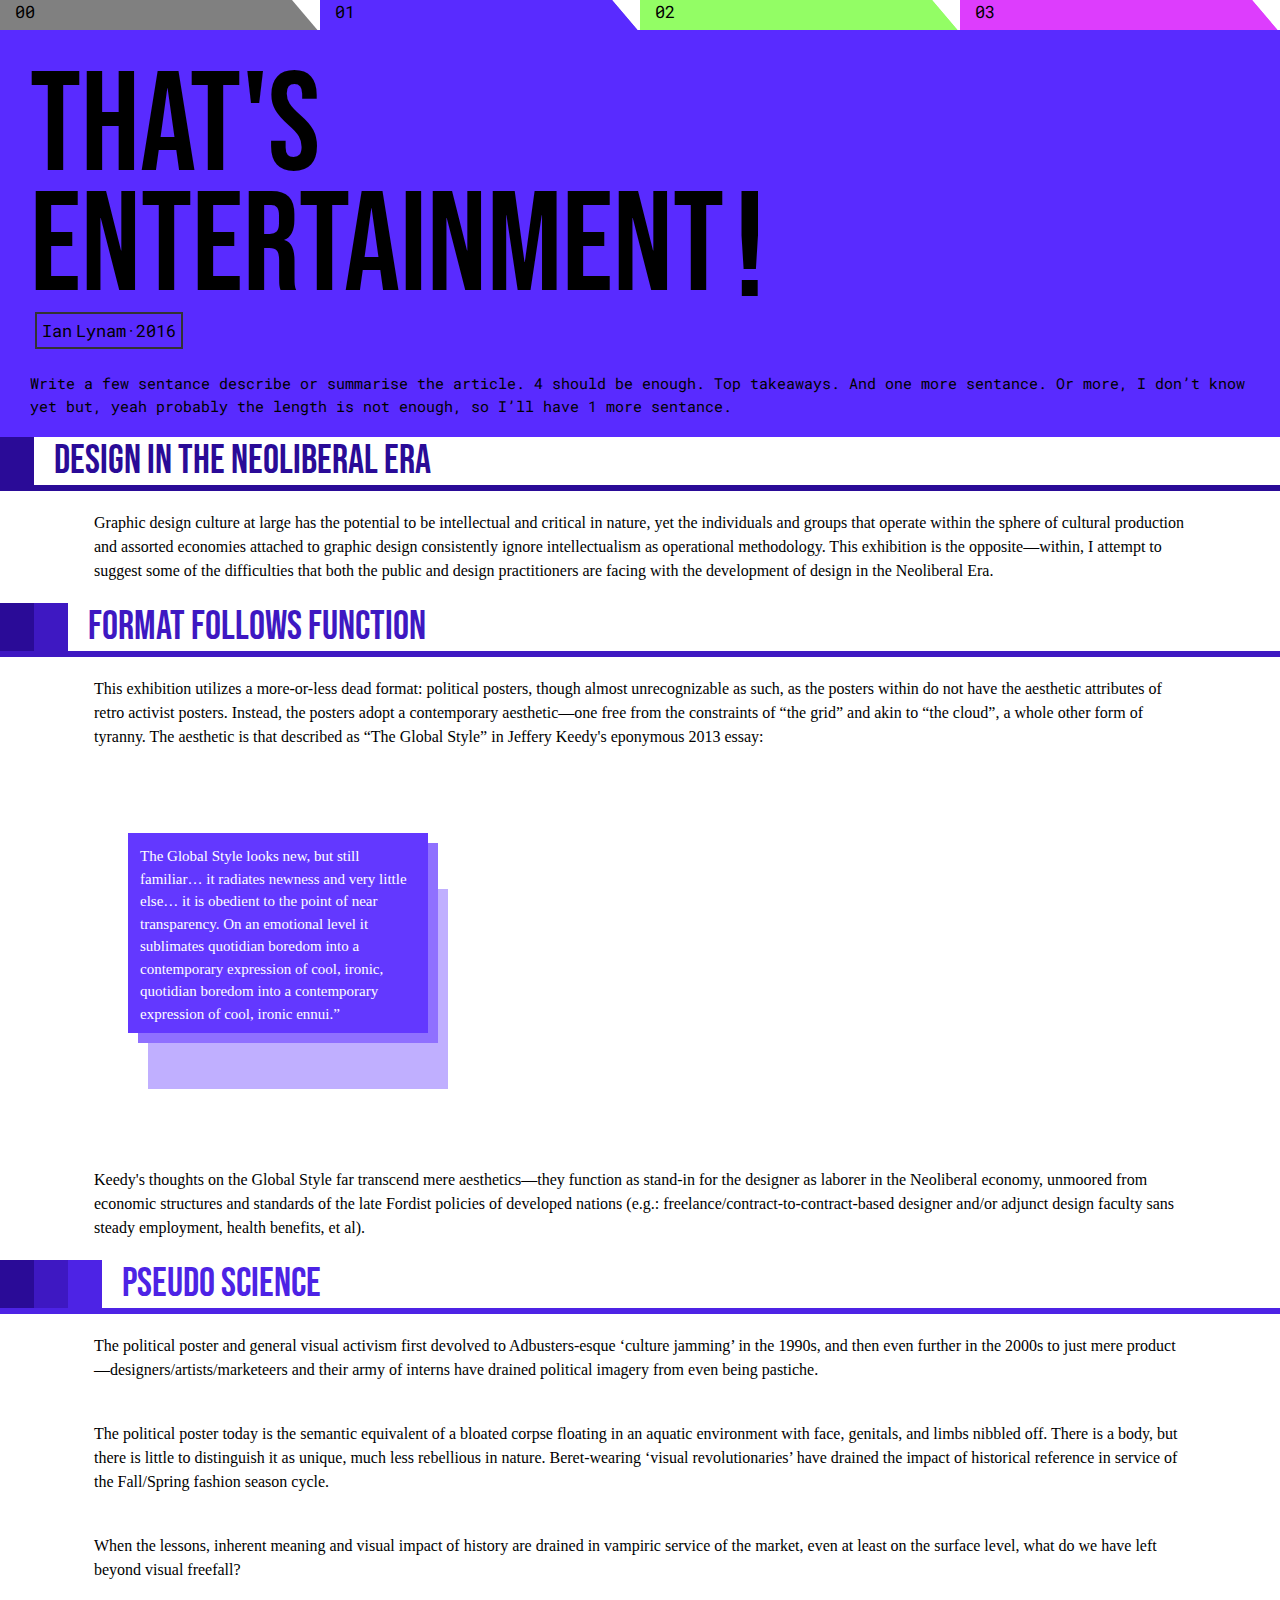
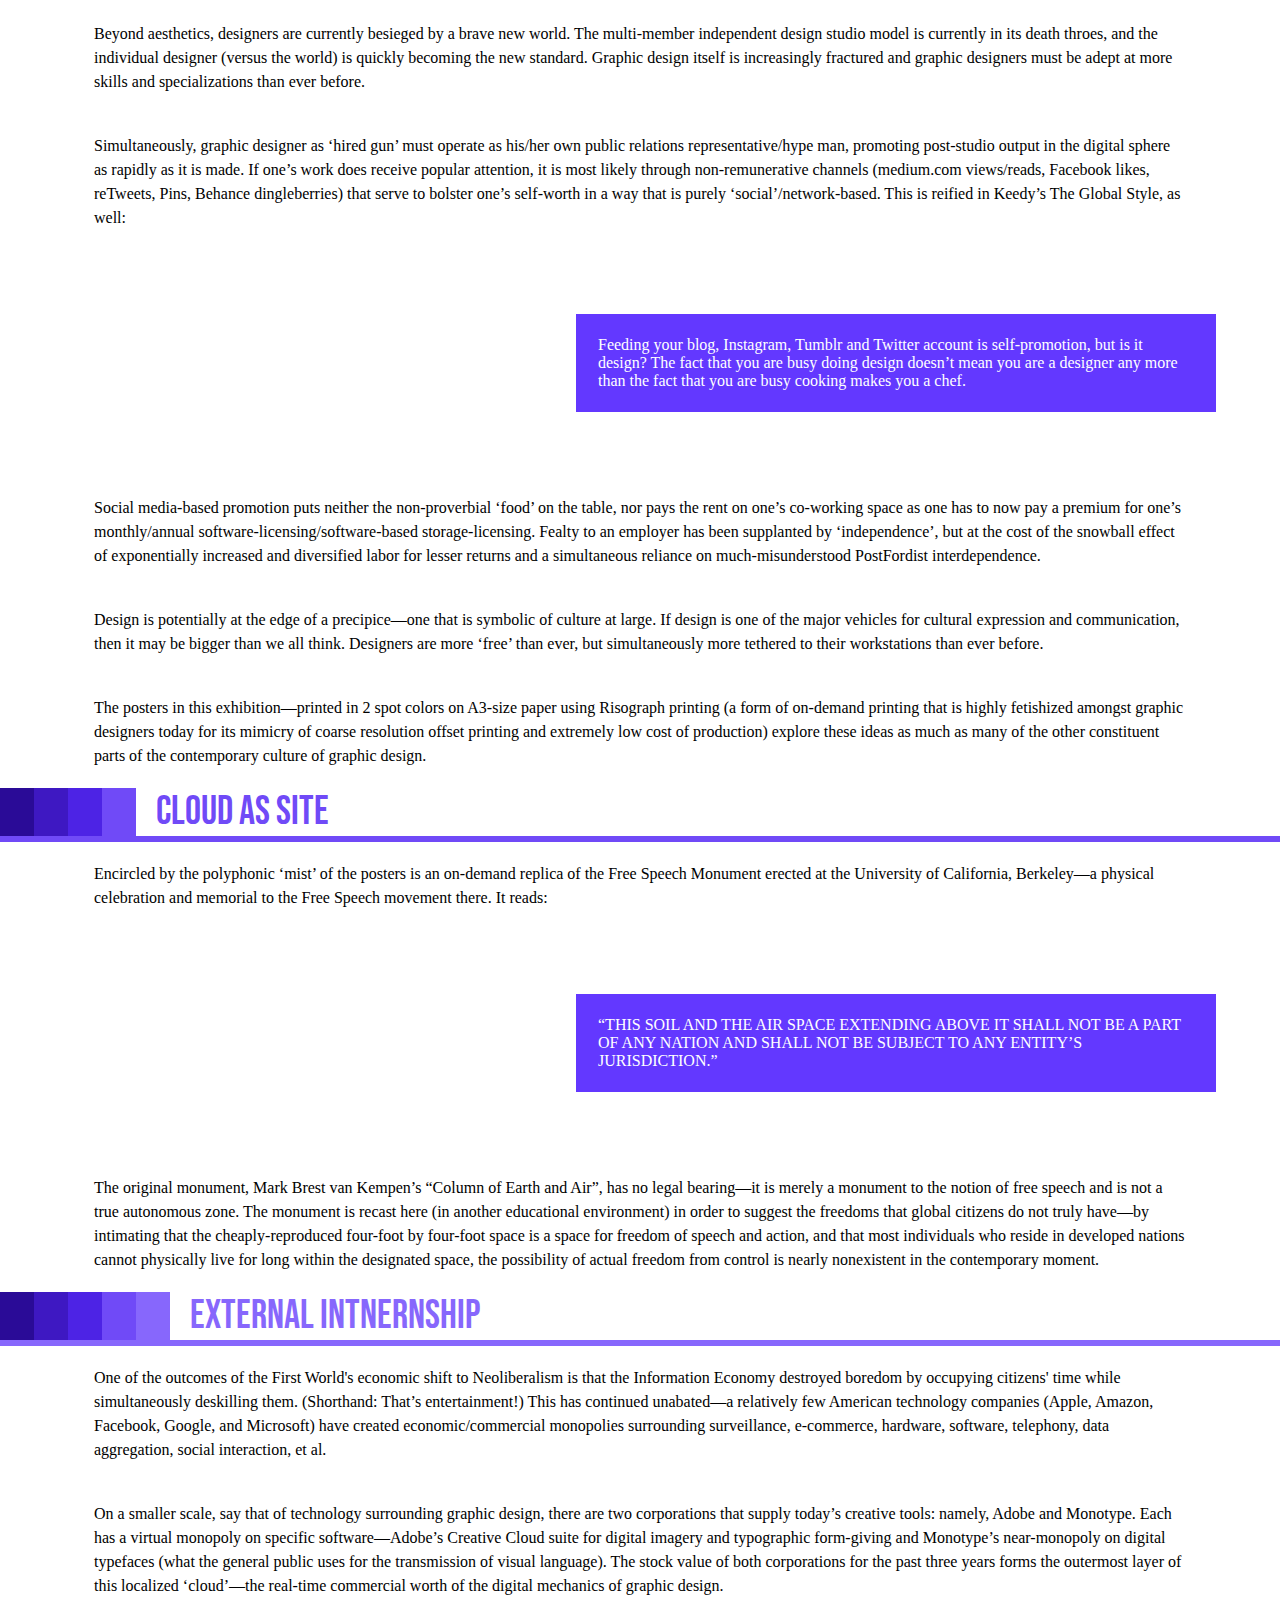
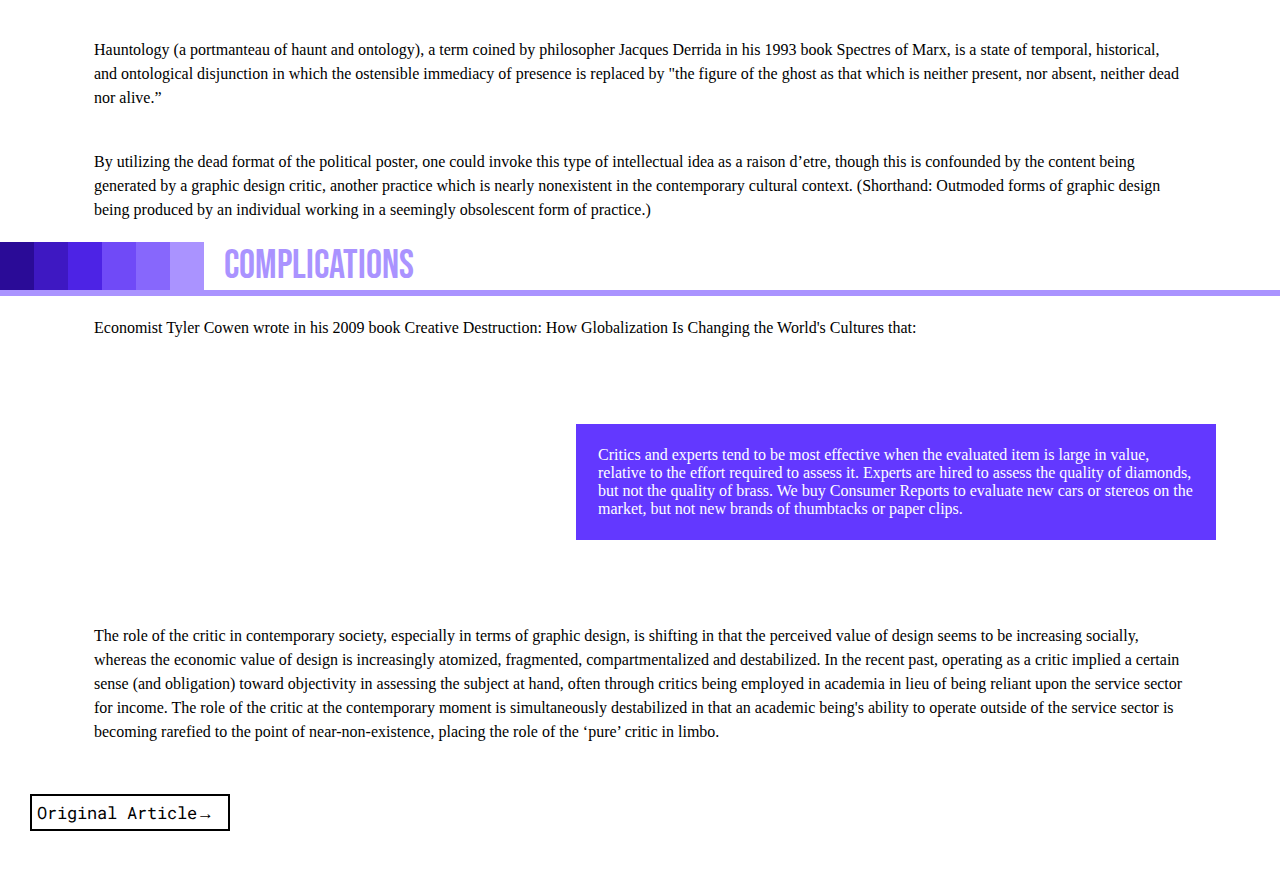
==== article1-thats-entertainment/index.html @ e6c57c75 "Cleaned up duplicate parts" ====
<html>
	<head>
		<title>Binding</title>
		<meta name="viewport" content="width=device-width, initial-scale=1">
		<link href="../assets/reset.css" rel="stylesheet">
		<link href="../assets/common.css" rel="stylesheet">
		<link href="style.css" rel="stylesheet">
		<!-- <link href="../assets/direction2.css" rel="stylesheet"> -->
		<!-- <link href="../assets/direction3.css" rel="stylesheet"> -->
		 <!-- <link href="../assets/direction4.css" rel="stylesheet"> -->

		<!-- <link rel="preconnect" href="https://fonts.googleapis.com">
		<link rel="preconnect" href="https://fonts.gstatic.com" crossorigin>
		<link href="https://fonts.googleapis.com/css2?family=Agdasima:wght@400;700&family=Barlow+Condensed:ital,wght@0,100;0,200;0,300;0,400;0,500;0,600;0,700;0,800;0,900;1,100;1,200;1,300;1,400;1,500;1,600;1,700;1,800;1,900&family=Bebas+Neue&display=swap" rel="stylesheet">

		<link rel="preconnect" href="https://fonts.googleapis.com">
		<link rel="preconnect" href="https://fonts.gstatic.com" crossorigin>
		<link href="https://fonts.googleapis.com/css2?family=Agdasima:wght@400;700&family=Barlow+Condensed:ital,wght@0,100;0,200;0,300;0,400;0,500;0,600;0,700;0,800;0,900;1,100;1,200;1,300;1,400;1,500;1,600;1,700;1,800;1,900&family=Bebas+Neue&family=Roboto+Mono:ital,wght@0,100..700;1,100..700&display=swap" rel="stylesheet"> -->
	
		<link rel="preconnect" href="https://fonts.googleapis.com">
		<link rel="preconnect" href="https://fonts.gstatic.com" crossorigin>
		<link href="https://fonts.googleapis.com/css2?family=Agdasima&family=Barlow+Condensed:ital,wght@0,100;0,200;0,300;0,400;0,500;0,600;0,700;0,800;0,900;1,100;1,200;1,300;1,400;1,500;1,600;1,700;1,800;1,900&family=Bebas+Neue&family=Roboto+Mono:ital,wght@0,100..700;1,100..700&display=swap" rel="stylesheet">
	</head>
		<body>
		<header>
			<nav>
				<ul>
					<li class="tab" id="tab0">
						<a href="../index.html">00</a>
					</li>
			
					<div class="tab" id="tab1"></div>
					<li class="tab" id="tab1">
						<a href="../article1-thats-entertainment">01</a>
					</li>

					<div class="tab" id="tab2"></div>
						<li  class="tab" id="tab2">
							<a href="../article2-fuck-content/">02</a>
						</li>

					<div class="tab" id="tab3"></div>
						<li  class="tab" id="tab3">
							<a href="../article3-cult-of-ugly/">03</a>
					</li>
				</ul>
			</nav>

			<h1 class="title-container0">
				
				<div class="title-container1">
						<span class="big-size">That's</span>
						<!-- <div class="entertainment"> -->
						<span class="small-size">Entertainment</span>
					<!-- </h1> -->
				</div>
				<div class="title-container2"> 
					<!-- <h1> -->
						<span class="icon">!</span>
				</div>
			</h1>
			<div class="author">
				<span class="author-name">Ian Lynam·2016</span>
			</div>

			<div class="text-on-folder"><p class="description">Write a few sentance describe or summarise the article. 4 should be enough. Top takeaways.  And one more sentance. Or more, I don’t know yet but, yeah probably the length is not enough, so I’ll have 1 more sentance.</p></div>
				</div>

		</header>
		<!-- <div class="content-container"> -->
		
		<div class="container title1">
			<div class="tab-1"></div>
			<h2>Design in the Neoliberal Era</h2></div>
							<p>Graphic design culture at large has the potential to be intellectual and critical in nature, yet the individuals and groups that operate within the sphere of cultural production and assorted economies attached to graphic design consistently ignore intellectualism as operational methodology. This exhibition is the opposite—within, I attempt to suggest some of the difficulties that both the public and design practitioners are facing with the development of design in the Neoliberal Era.</p>

		<div class="container title2">
			<div class="tab-1"></div>
			<div class="tab-2"></div>
			<h2>Format follows function</h2></div>
			<!-- <div class="text-container"> -->
							<p>This exhibition utilizes a more-or-less dead format: political posters, though almost unrecognizable as such, as the posters within do not have the aesthetic attributes of retro activist posters. Instead, the posters adopt a contemporary aesthetic—one free from the constraints of “the grid” and akin to “the cloud”, a whole other form of tyranny. The aesthetic is that described as “The Global Style” in Jeffery Keedy's eponymous 2013 essay:</p>
			<!-- </div> -->
				<div class="quote-container">
							<section class="q1"><h3>The Global Style looks new, but still familiar… it radiates newness and very little else… it is obedient to the point of near transparency. On an emotional level it sublimates quotidian boredom into a contemporary expression of cool, ironic, quotidian boredom into a contemporary expression of cool, ironic ennui.”</h3>
							<h3>Most of the formal and aesthetic attributes of the new Global Style are lifted directly from the International Style. White space backgrounds, sans serif typefaces, minimalist asymmetrically balanced compositions with limited color palette. No extraneous decoration, ornament or complex patters, A love of simple geometric shapes. The one notable exception is the grid.</h3>
							<h3>It's not that the grid is no longer there—it's that the grid is no longer visible or even detectable. It is embedded in the 0's and 1's and x and y coordinates of digital space… just like the movie Tron, the digital environment is built on a grid (it just doesn't glow like neon). So it is understandable why designers would stop fussing with grids when it is the ground beneath us, the water we swim in and the air we breathe in our virtual/digital world.</h3></section>
					
				</div>
							<p>Keedy's thoughts on the Global Style far transcend mere aesthetics—they function as stand-in for the designer as laborer in the Neoliberal economy, unmoored from economic structures and standards of the late Fordist policies of developed nations (e.g.: freelance/contract-to-contract-based designer and/or adjunct design faculty sans steady employment, health benefits, et al).</p>
		<div class="container title3">
			<div class="tab-1"></div>
			<div class="tab-2"></div>
			<div class="tab-3"></div>
			<h2>Pseudo Science</h2></div>
							<p>The political poster and general visual activism first devolved to Adbusters-esque ‘culture jamming’ in the 1990s, and then even further in the 2000s to just mere product—designers/artists/marketeers and their army of interns have drained political imagery from even being pastiche.</p>
							<p>The political poster today is the semantic equivalent of a bloated corpse floating in an aquatic environment with face, genitals, and limbs nibbled off. There is a body, but there is little to distinguish it as unique, much less rebellious in nature. Beret-wearing ‘visual revolutionaries’ have drained the impact of historical reference in service of the Fall/Spring fashion season cycle.</p>
							<p>When the lessons, inherent meaning and visual impact of history are drained in vampiric service of the market, even at least on the surface level, what do we have left beyond visual freefall?</p>
							<p>Beyond aesthetics, designers are currently besieged by a brave new world. The multi-member independent design studio model is currently in its death throes, and the individual designer (versus the world) is quickly becoming the new standard. Graphic design itself is increasingly fractured and graphic designers must be adept at more skills and specializations than ever before.</p>
							<p>Simultaneously, graphic designer as ‘hired gun’ must operate as his/her own public relations representative/hype man, promoting post-studio output in the digital sphere as rapidly as it is made. If one’s work does receive popular attention, it is most likely through non-remunerative channels (medium.com views/reads, Facebook likes, reTweets, Pins, Behance dingleberries) that serve to bolster one’s self-worth in a way that is purely ‘social’/network-based. This is reified in Keedy’s The Global Style, as well:</p>
							<section class="quote"><h3>Feeding your blog, Instagram, Tumblr and Twitter account is self-promotion, but is it design? The fact that you are busy doing design doesn’t mean you are a designer any more than the fact that you are busy cooking makes you a chef.</h3></section>
							<P>Social media-based promotion puts neither the non-proverbial ‘food’ on the table, nor pays the rent on one’s co-working space as one has to now pay a premium for one’s monthly/annual software-licensing/software-based storage-licensing. Fealty to an employer has been supplanted by ‘independence’, but at the cost of the snowball effect of exponentially increased and diversified labor for lesser returns and a simultaneous reliance on much-misunderstood PostFordist interdependence.</P>
							<p>Design is potentially at the edge of a precipice—one that is symbolic of culture at large. If design is one of the major vehicles for cultural expression and communication, then it may be bigger than we all think. Designers are more ‘free’ than ever, but simultaneously more tethered to their workstations than ever before.</p>
							<p>The posters in this exhibition—printed in 2 spot colors on A3-size paper using Risograph printing (a form of on-demand printing that is highly fetishized amongst graphic designers today for its mimicry of coarse resolution offset printing and extremely low cost of production) explore these ideas as much as many of the other constituent parts of the contemporary culture of graphic design.</p>
		<div class="container title4">
			<div class="tab-1"></div>
			<div class="tab-2"></div>
			<div class="tab-3"></div>
			<div class="tab-4"></div>
			<h2>Cloud as site</h2></div>
							<p>Encircled by the polyphonic ‘mist’ of the posters is an on-demand replica of the Free Speech Monument erected at the University of California, Berkeley—a physical celebration and memorial to the Free Speech movement there. It reads:</p>
							<section class="quote"><h3>“THIS SOIL AND THE AIR SPACE EXTENDING ABOVE IT SHALL NOT BE A PART OF ANY NATION AND SHALL NOT BE SUBJECT TO ANY ENTITY’S JURISDICTION.”</h3></section>
							<p>The original monument, Mark Brest van Kempen’s “Column of Earth and Air”, has no legal bearing—it is merely a monument to the notion of free speech and is not a true autonomous zone. The monument is recast here (in another educational environment) in order to suggest the freedoms that global citizens do not truly have—by intimating that the cheaply-reproduced four-foot by four-foot space is a space for freedom of speech and action, and that most individuals who reside in developed nations cannot physically live for long within the designated space, the possibility of actual freedom from control is nearly nonexistent in the contemporary moment.</p>
		<div class="container title5">
			<div class="tab-1"></div>
			<div class="tab-2"></div>
			<div class="tab-3"></div>
			<div class="tab-4"></div>
			<div class="tab-5"></div>
			<h2>External intnernship</h2></div>
							<p>One of the outcomes of the First World's economic shift to Neoliberalism is that the Information Economy destroyed boredom by occupying citizens' time while simultaneously deskilling them. (Shorthand: That’s entertainment!) This has continued unabated—a relatively few American technology companies (Apple, Amazon, Facebook, Google, and Microsoft) have created economic/commercial monopolies surrounding surveillance, e-commerce, hardware, software, telephony, data aggregation, social interaction, et al.</p>
							<p>On a smaller scale, say that of technology surrounding graphic design, there are two corporations that supply today’s creative tools: namely, Adobe and Monotype. Each has a virtual monopoly on specific software—Adobe’s Creative Cloud suite for digital imagery and typographic form-giving and Monotype’s near-monopoly on digital typefaces (what the general public uses for the transmission of visual language). The stock value of both corporations for the past three years forms the outermost layer of this localized ‘cloud’—the real-time commercial worth of the digital mechanics of graphic design.</p>
							<p>Hauntology (a portmanteau of haunt and ontology), a term coined by philosopher Jacques Derrida in his 1993 book Spectres of Marx, is a state of temporal, historical, and ontological disjunction in which the ostensible immediacy of presence is replaced by "the figure of the ghost as that which is neither present, nor absent, neither dead nor alive.”</p>
							<p>By utilizing the dead format of the political poster, one could invoke this type of intellectual idea as a raison d’etre, though this is confounded by the content being generated by a graphic design critic, another practice which is nearly nonexistent in the contemporary cultural context. (Shorthand: Outmoded forms of graphic design being produced by an individual working in a seemingly obsolescent form of practice.)</p>
		<div class="container title6">
			<div class="tab-1"></div>
			<div class="tab-2"></div>
			<div class="tab-3"></div>
			<div class="tab-4"></div>
			<div class="tab-5"></div>
			<div class="tab-6"></div>
			<h2>Complications</h2></div>
							<p>Economist Tyler Cowen wrote in his 2009 book Creative Destruction: How Globalization Is Changing the World's Cultures that:</p>
							<section class="quote"><h3>Critics and experts tend to be most effective when the evaluated item is large in value, relative to the effort required to assess it. Experts are hired to assess the quality of diamonds, but not the quality of brass. We buy Consumer Reports to evaluate new cars or stereos on the market, but not new brands of thumbtacks or paper clips.</h3></section>
							<p>The role of the critic in contemporary society, especially in terms of graphic design, is shifting in that the perceived value of design seems to be increasing socially, whereas the economic value of design is increasingly atomized, fragmented, compartmentalized and destabilized. In the recent past, operating as a critic implied a certain sense (and obligation) toward objectivity in assessing the subject at hand, often through critics being employed in academia in lieu of being reliant upon the service sector for income. The role of the critic at the contemporary moment is simultaneously destabilized in that an academic being's ability to operate outside of the service sector is becoming rarefied to the point of near-non-existence, placing the role of the ‘pure’ critic in limbo.</p>
	</div>
	<footer>
		<a href="https://entertain.ianlynam.com/">Original Article<span>&rarr;</span></a>
	</footer>
	</body>
</html>
---- article1-thats-entertainment/style.css ----
header{
	/* width: 100%; */
	position: relative;
}

nav{
	font-family: "roboto mono";
	font-size: 17px;
}

nav a{
	padding-top: 10px;
}

.tab{
	content:'';
	position: absolute;
	top: -30px;
	/* border-bottom: 33px solid transparent; */
	border-left: 0px solid transparent;
	/* border-right: 28px solid transparent; */
	height: auto;
	width: 25%;
	padding-left: 15px;
	z-index:0;
}

#tab0{
	content:'';
	position: absolute;
	/* top: -30px; */
	left:0%;
	border-bottom: 33px solid gray;
	border-left: 0px solid transparent;
	border-right: 28px solid transparent;
	height: 0;
	width: 25%;	/* z-index: 1; */
}

#tab1{
	content:'';
	position: absolute;
	/* top: -30px; */
	left:25%;
	border-bottom: 33px solid #592BFF;
	border-left: 0px solid transparent;
	border-right: 28px solid transparent;
	height: 0;
	width: 25%;
	/* z-index: 1; */
}

#tab2{
	content:'';
	position: absolute;
	/* top: -20px; */
	left:50%;
	border-bottom: 33px solid #93FD65;
	border-left: 0px solid transparent;
	border-right: 28px solid transparent;
	height: 0;
	width: 25%;
	/* z-index: 1; */
}

#tab3{
	content:'';
	position: absolute;
	/* top: -20px; */
	left:75%;
	border-bottom: 33px solid #DD3DFD;
	border-left: 0px solid transparent;
	border-right: 28px solid transparent;
	height: 0;
	width: 25%;
	/* z-index: 1; */
}


h1{
	font-family: "Bebas Neue";
	color: black;
	line-height: 0.9;
	align-items: baseline;
	display: block;
}

.title-container0{
	display: flex;
	flex-direction: row;

	background-color:#592BFF;

	width: 100%;
	height: auto;
	
	position: relative;
	/* margin-top:30px; */
	line-height: 110px;
	padding:10px 30px 1px 30px;
	margin: 30px 30px 0px 0px;
	/* padding-left: 20px; */
	/* margin-bottom: 20px; */
	z-index:3;
	overflow-x: clip; 
	text-wrap: nowrap;

}

.title-container1{
	display: flex;
	flex-direction: column;
	padding-bottom: 0;
	margin-bottom: 0;
	line-height: 80px;
}

.title-container2{
	padding: 30px 30px 30px 10px;
	/* margin-top: 30px; */
	transform: translateY(34%);
}

.big-size{
	font-size: 140px;
	display:block;
}

.small-size{
	font-size: 64px;
	display:block;
}

.icon{
	font-size: 225px;
	display:block;
}

.author{
	width: 100%;
	background-color: #592BFF;
	padding-bottom: 30px;
	padding-top: 10px;
	/* z-index: 10; */
}

.author-name{
	border-radius: 0%;
	border:2px solid #333;
	margin-left: 35px;
	font-family: "Roboto Mono";
	font-size: 17px;
	word-spacing: -6px;
	padding: 5px;
	/* padding-bottom: -50px; */
	/* z-index: 10; */
}

h2{
	font-size: 30px;
	font-family: "Bebas Neue";
	padding-left: 20px;
}

.container{
	top: -1px;
	z-index: 1;
	background-color: white;
	border-bottom: 6px solid;
	/* height: 40px; */
	/* white-space: nowrap; */
	border-radius: 0%;
	border-left: 30px solid;
	position:relative;
	position: sticky;
	margin: 0;
}

.title1{
	color: #2A0B97;
	border-color: #2A0B97;
}
.title2{
	color: #3E18C2;
	border-color: #3E18C2;
}
.title3{
	color: #4D23E5;
	border-color: #4D23E5;
}
.title4{
	color: #704AF7;
	border-color: #704AF7;
}
.title5{
	color: #8767FC;
	border-color: #8767FC;
}
.title6{
	color: #AA93FF;
	border-color: #AA93FF;
}

p{
	font-family: "roboto";
	padding: 0px 30px 0px 30px;
	margin-bottom: 20px;
	margin-top: 20px;
	line-height: 1.5em;
}

.quote-container{
	font-size: 15px;
	padding-left: 10%;
	padding-right: 10%;
	padding-top: 5%;
	padding-bottom: 5%;
	position:relative;
	/* z-index: -2; */
}
.quote-container::before{
	content: '';
	width: 300px;
	height: 200px;
	/* top:30px;
	left:50px; */
	position:absolute;
	background-color: #8F70FF;
	z-index: -3;
	margin-left: 10px;
	margin-top: 10px;
}
.quote-container::after{
	content: '';
	width: 300px;
	height: 200px;
	/* top: 30px;
	left: 50px; */
	position:absolute;
	background-color: #C0AFFF;
	z-index: -4;
	margin-left: 20px;
	margin-top: -195px;
}

.q1{
	margin-bottom: 5%;
	width: 300px;
	height: 200px;
	line-height: 1.5em;
	overflow:auto;
	background-color: #6338FF;
	/* padding: 10px; */
} 

h3{
	margin: 12px;
	color: white;
}

/* .content-container{
	margin-bottom: 7%;
} */

.quote{
	padding: 10px 10px 10px 10px;
	background-color: #6338FF;
	margin-left: 10%;
	margin-right: 10%;
}

footer{
	content: '';
	font-family: "roboto mono";
	font-size: 17px;
	position: relative;
	border: 2px solid black;
	padding: 5px;
	margin: 30px 30px 60px 30px;
	width: 200px;
	text-wrap: nowrap;
	/* z-index: 1; */
}
/* footer::before{
	content: '';
	position: absolute;
	width: 200px;
	background-color: black;
	margin-left: 40px;
	z-index: -5;
} */

.text-on-folder{
	background-color: #592BFF;
}

.description{
	font-family: "roboto mono";
	color: black;
	font-size: 15px;
	margin: 0;
	padding-bottom: 20px;
}

@media (min-width:500px){

	.quote{
		width: 50vw;
		float: right;
		display: block;
		margin: 5%;
	}
	p{
		display: inline-block;
		margin-left: 5%;
		margin-right: 5%;
	}

	.big-size{
		font-size: 140px;
		display:block;
	}
	
	.small-size{
		font-size: 140px;
		display:block;
	}
	
	.icon{
		font-size: 150px;
		display:block;
	}

	.title-container1{
		display: flex;
		flex-direction: column;
		padding-bottom: 0;
		margin-bottom: 0;
		line-height: 120px;
	}

	.title-container2{
		padding: 30px 30px 30px 10px;
		/* margin-top: 30px; */
		transform: translateY(74%);
	}

	h2{
		font-size: 40px;
	}

	.container{
		position: sticky;
		top: -1px;
		display: flex;
		flex-direction: row;
		border-left: none;
	}

	.tab-1{
		width: 34px;
		background-color: #2A0B97;
	}

	.title1{
		color: #2A0B97;
		font-size: 24px;
		font-family: "Bebas Neue";
		white-space: nowrap;
		border-radius: 0%;
		border-bottom: 6px solid;
		border-color: #2A0B97;
		background-color: white;
		position:relative;
		margin: 0;
		z-index: 1;
		position: sticky;
	}

	.tab-2{
		width: 34px;
		background-color: #3E18C2;
	}
	.title2{
		color: #3E18C2;
		white-space: nowrap;
		border-radius: 0%;
		border-bottom: 6px solid;
		border-color: #3E18C2;
		background-color: white;
		position:relative;
		margin: 0;
		z-index: 2;
		position: sticky;
	}

	.tab-3{
		width: 34px;
		background-color: #4D23E5;
	}

	.title3{
		color: #4D23E5;
		font-size: 24px;
		font-family: "Bebas Neue";
		white-space: nowrap;
		border-radius: 0%;
		border-bottom: 6px solid;
		border-color: #4D23E5;
		background-color: white;
		position:relative;
		margin: 0;
		position: sticky;
		z-index: 3;
	}

	.tab-4{
		width: 34px;
		background-color: #704AF7;
	}

	.title4{
		color: #704AF7;
		font-size: 24px;
		font-family: "Bebas Neue";
		white-space: nowrap;
		border-radius: 0%;
		border-bottom: 6px solid;
		border-color: #704AF7;
		background-color: white;
		position:relative;
		margin: 0;
		position: sticky;
		z-index: 3;
	}

	.tab-5{
		width: 34px;
		background-color: #8767FC;
	}

	.title5{
		color: #8767FC;
		font-size: 24px;
		font-family: "Bebas Neue";
		white-space: nowrap;
		border-radius: 0%;
		border-bottom: 6px solid;
		border-color: #8767FC;
		background-color: white;
		position:relative;
		margin: 0;
		position: sticky;
		z-index: 3;
	}

	.tab-6{
		width: 34px;
		background-color: #AA93FF;
	}

	.title6{
		color: #AA93FF;
		font-size: 24px;
		font-family: "Bebas Neue";
		white-space: nowrap;
		border-radius: 0%;
		border-bottom: 6px solid;
		border-color: #AA93FF;
		background-color: white;
		position:relative;
		margin: 0;
		position: sticky;
		z-index: 3;
	}


}
---- assets/direction2.css ----
body{
	font-family: "Roboto Mono";
}

h1{
	font-size: 32px;
}

.big-size{
	background-color: #FF2B2B;
	color: white;
	padding-right: 38%;
}

.small-size{
	background-color: #FF2B2B;
	color: white;
	padding-right: 5%;
}
.entertainment {
	background-color: #FF2B2B;
}
.icon{
	display: none;
}


.author{
	margin-bottom: 3%;
}

.author-name{
	font-family: "Roboto Mono";
	font-size: 32px;
	color:black;
}

.by{
	display: none;
}

.time {
	font-size: 32px;
	color: #E1E1E1;
}

.location {
	font-size: 32px;
	color: #E1E1E1;
}

.left{
	display: flex;
	flex-direction: column;
	width: 50vw;
}

.right{
	display: flex;
	flex-direction: column;
	width: 50%;
	white-space: normal;
	word-wrap: break-word;
	padding-left: 5%;
}

.title-container1{
	display: flex;
	flex-direction: row;
	width: 100vw;
}

header{
	margin-top: 10%;
}


h2{
	font-size: 15px;
	background-color: #592BFF;
	max-width: 50%;
	color: white;
}

p{
	font-size: 15px;
	padding: 30px;
}

.quote-container{
	font-family: system-ui, -apple-system, BlinkMacSystemFont, 'Segoe UI', Roboto, Oxygen, Ubuntu, Cantarell, 'Open Sans', 'Helvetica Neue', sans-serif;
	color: #592BFF;
	border:2px solid #592BFF;
	margin: 3%;
	padding: 5%;
}
---- assets/direction3.css ----
body{
	font-family: system-ui, -apple-system, BlinkMacSystemFont, 'Segoe UI', Roboto, Oxygen, Ubuntu, Cantarell, 'Open Sans', 'Helvetica Neue', sans-serif;
	padding: 40px;
}

h1{
	font-size: 48px;
	font-weight: bold;
}

.author{
	font-size: 20px;
	margin-top: 3%;
	margin-bottom: 3%;
	border-bottom: 3px solid black;
	padding-bottom: 3%;
}


.location{
	display: none;
}

.time{
	display: none;
}

.icon{
	display: none;
}

h2{
	font-size: 24px;
	border-left: 10px solid black;
	padding-left: 3%;
	margin-top: 10%;
	margin-bottom: 5%;
}

p{
	font-size: 18px;
}

.quote-container{
	color: #9A9A9A;
	border-left: 10px solid #9A9A9A;
	padding-left: 7%;
	margin-top: 5%;
	margin-bottom: 5%;
	padding-right: 5%;
}

h3{
	font-size: 15px;
	padding-bottom: 5%;
}
---- assets/direction4.css ----
body{
	padding: 30px;
}

header{
	display: flex;
	flex-direction: column;
}

h1{
	font-family: Bebas Neue;
	color: black;
	line-height: 0.9;
	align-items: baseline;
	display: block;
}

.title-container0{
	display: flex;
	flex-direction: row;
}

.title-container1{
	display: flex;
	flex-direction: column;
}

.big-size{
	font-size: 140px;
	display:block;
}

.small-size{
	font-size: 64px;
	display:block;
}

.icon{
	font-size: 225px;
	display:block;
}

.time{
	display: none;
}

.location{
	display: none;
}

.author{
	text-align: center;
	margin-bottom: 10%;
}

.author-name{
	border-radius: 50%;
	border:2px solid #333;
	padding: 5px 60px;
	font-family: "Bebas Neue";
	font-size: 20px;
	
}

h2{
	color: #D9D9D9;
	font-size: 24px;
	font-family: Bebas Neue;
	white-space: nowrap;
}

h2::before{
	width: 24px;
	height: 24px;
	background-color: #D9D9D9;
	content: "";
	display: inline-block;
	margin-right: 15px;
}

p{
	font-family: system-ui, -apple-system, BlinkMacSystemFont, 'Segoe UI', Roboto, Oxygen, Ubuntu, Cantarell, 'Open Sans', 'Helvetica Neue', sans-serif;
}

.text-container{
	padding: 10px;
}

.quote-container{
	font-size: 15px;
	color: #ADADAD;
	padding-left: 10%;
	padding-right: 10%;
	padding-top: 5%;
	padding-bottom: 5%;
}

.p1{
	margin-bottom: 5%;
}

.content-container{
	margin-bottom: 7%;
}
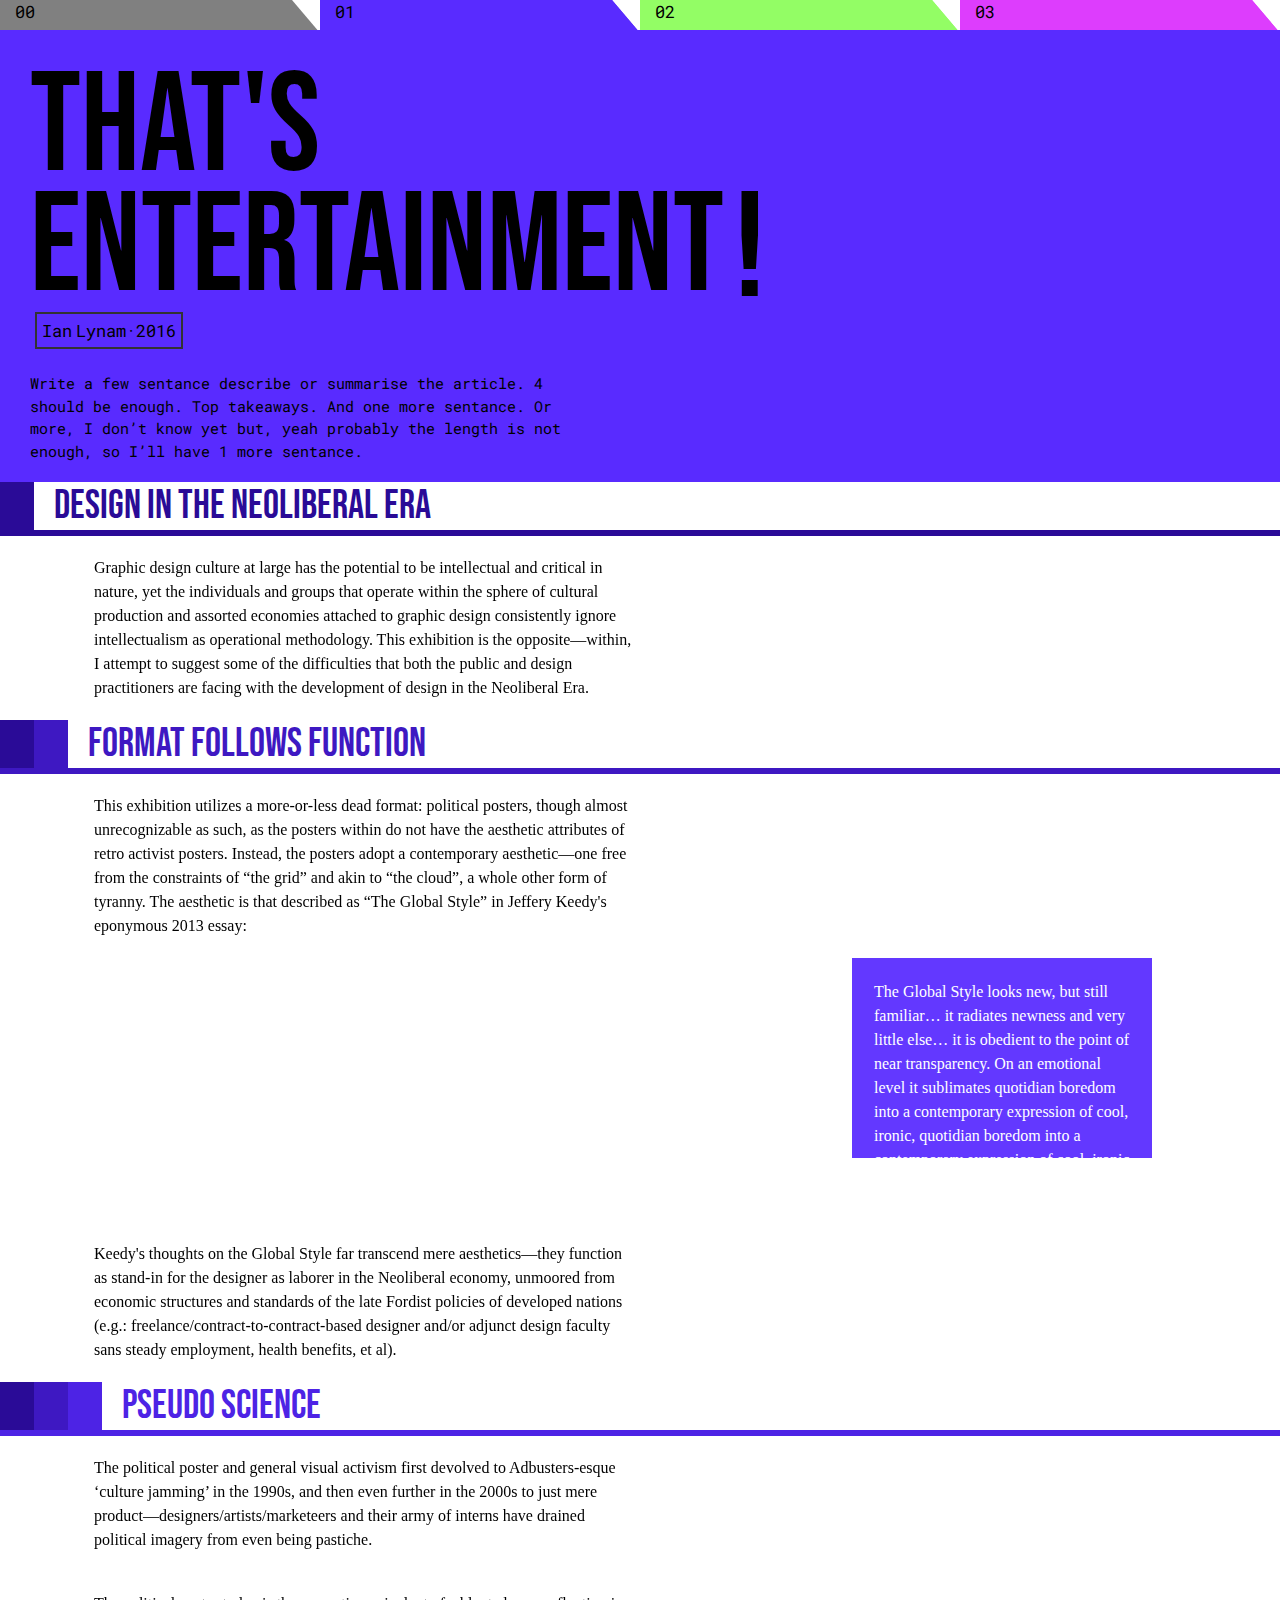
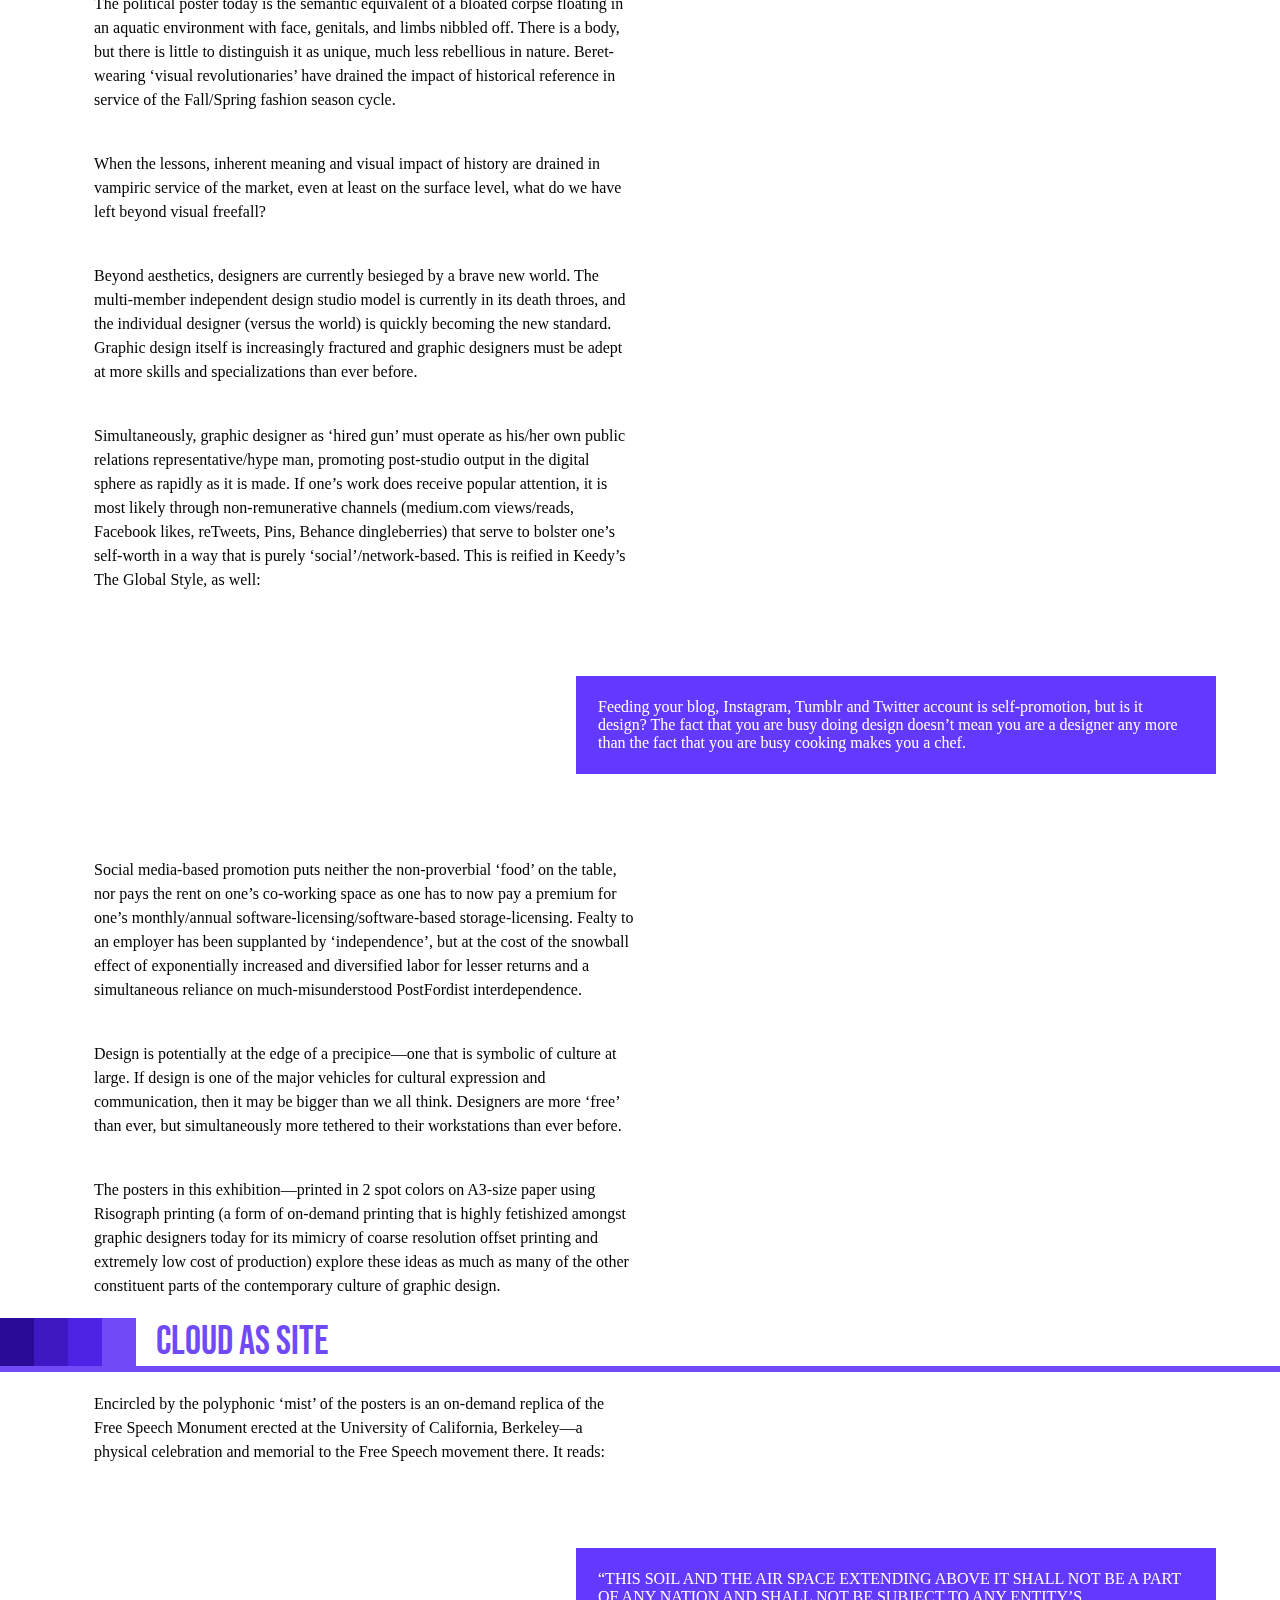
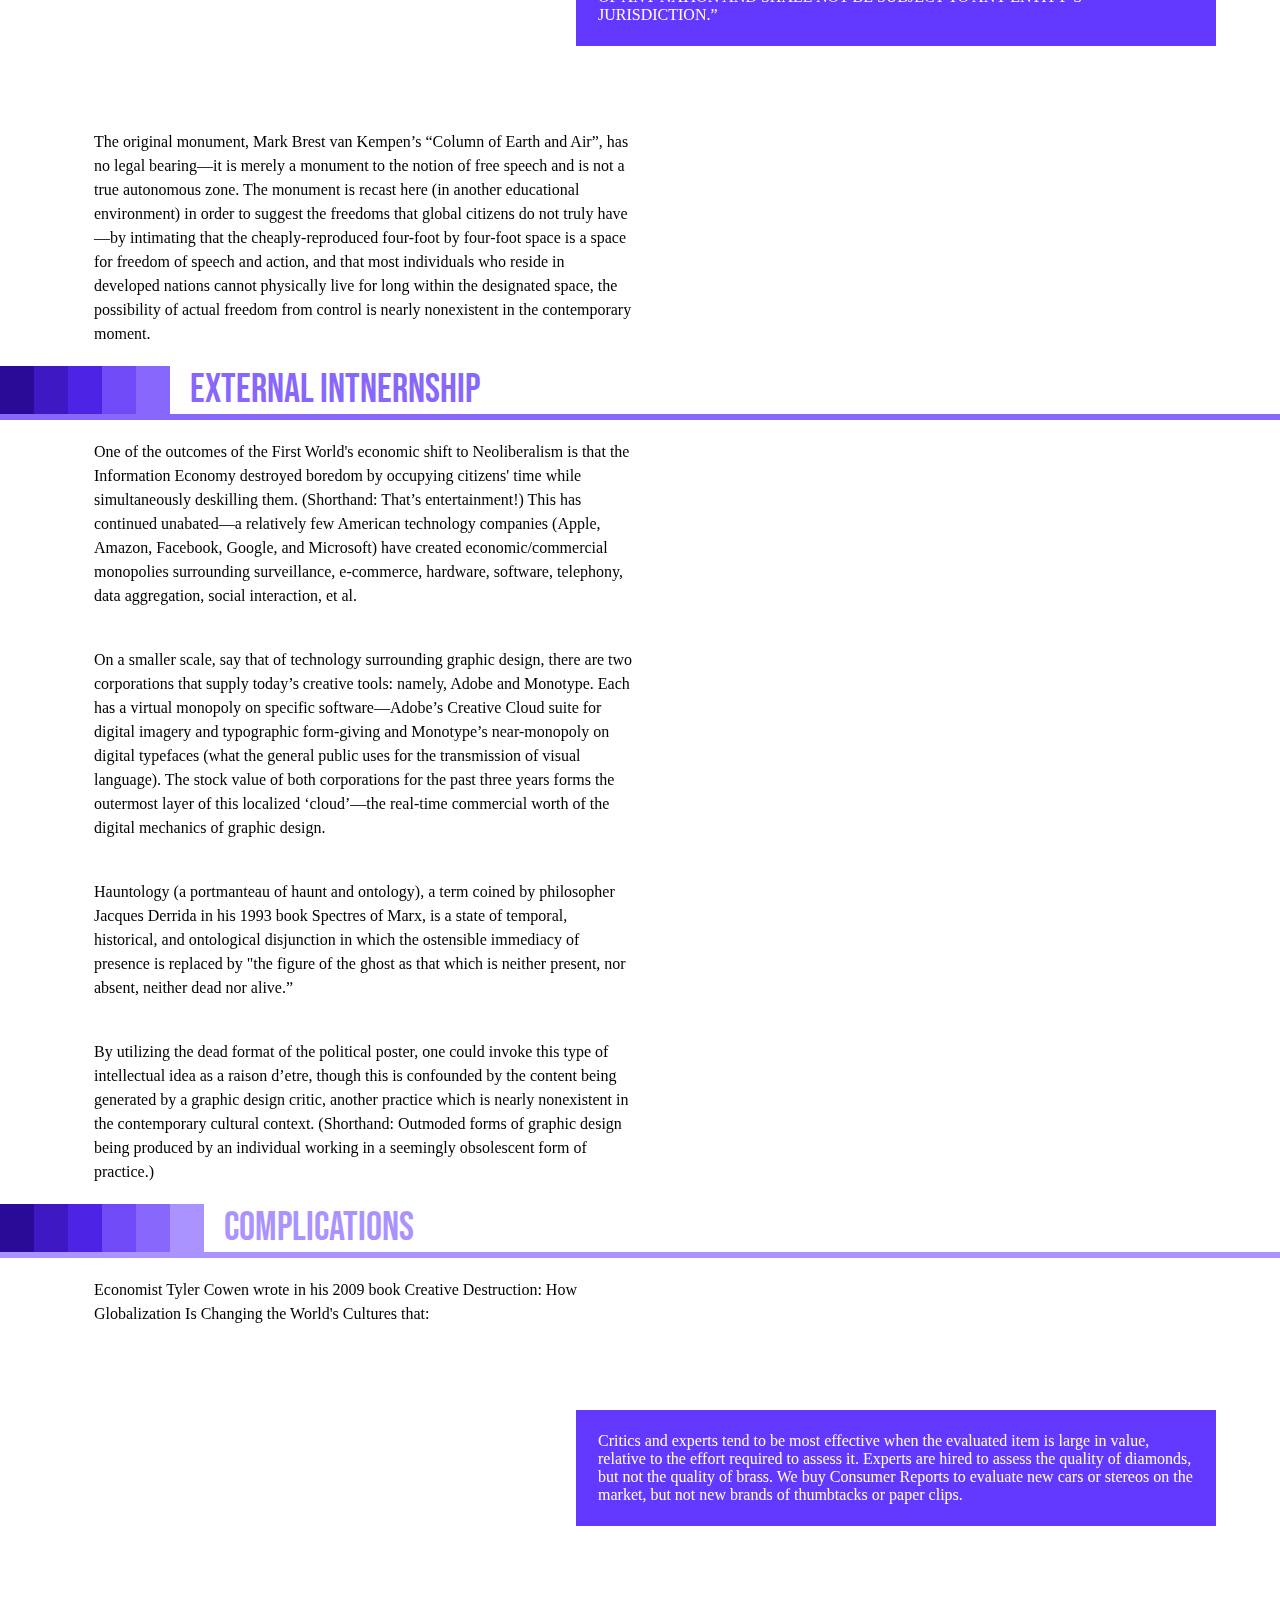
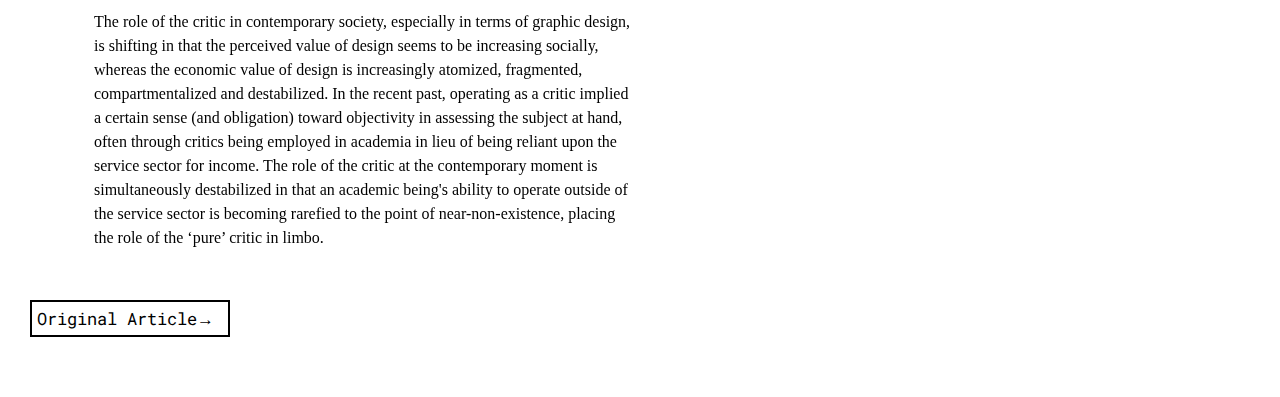
==== commit 48e1a677: "deleted layers of quote" ====
--- a/article1-thats-entertainment/index.html
+++ b/article1-thats-entertainment/index.html
@@ -81,8 +81,8 @@
 			<!-- <div class="text-container"> -->
 							<p>This exhibition utilizes a more-or-less dead format: political posters, though almost unrecognizable as such, as the posters within do not have the aesthetic attributes of retro activist posters. Instead, the posters adopt a contemporary aesthetic—one free from the constraints of “the grid” and akin to “the cloud”, a whole other form of tyranny. The aesthetic is that described as “The Global Style” in Jeffery Keedy's eponymous 2013 essay:</p>
 			<!-- </div> -->
-				<div class="quote-container">
-							<section class="q1"><h3>The Global Style looks new, but still familiar… it radiates newness and very little else… it is obedient to the point of near transparency. On an emotional level it sublimates quotidian boredom into a contemporary expression of cool, ironic, quotidian boredom into a contemporary expression of cool, ironic ennui.”</h3>
+				<!-- <div class="quote-container"> -->
+							<section class="quote-long"><h3>The Global Style looks new, but still familiar… it radiates newness and very little else… it is obedient to the point of near transparency. On an emotional level it sublimates quotidian boredom into a contemporary expression of cool, ironic, quotidian boredom into a contemporary expression of cool, ironic ennui.”</h3>
 							<h3>Most of the formal and aesthetic attributes of the new Global Style are lifted directly from the International Style. White space backgrounds, sans serif typefaces, minimalist asymmetrically balanced compositions with limited color palette. No extraneous decoration, ornament or complex patters, A love of simple geometric shapes. The one notable exception is the grid.</h3>
 							<h3>It's not that the grid is no longer there—it's that the grid is no longer visible or even detectable. It is embedded in the 0's and 1's and x and y coordinates of digital space… just like the movie Tron, the digital environment is built on a grid (it just doesn't glow like neon). So it is understandable why designers would stop fussing with grids when it is the ground beneath us, the water we swim in and the air we breathe in our virtual/digital world.</h3></section>
 					
--- a/article1-thats-entertainment/style.css
+++ b/article1-thats-entertainment/style.css
@@ -209,48 +209,28 @@
 	line-height: 1.5em;
 }
 
-.quote-container{
+/* .quote-container{
 	font-size: 15px;
 	padding-left: 10%;
 	padding-right: 10%;
 	padding-top: 5%;
 	padding-bottom: 5%;
 	position:relative;
-	/* z-index: -2; */
-}
-.quote-container::before{
-	content: '';
-	width: 300px;
-	height: 200px;
-	/* top:30px;
-	left:50px; */
-	position:absolute;
-	background-color: #8F70FF;
-	z-index: -3;
-	margin-left: 10px;
-	margin-top: 10px;
-}
-.quote-container::after{
-	content: '';
-	width: 300px;
-	height: 200px;
-	/* top: 30px;
-	left: 50px; */
-	position:absolute;
-	background-color: #C0AFFF;
-	z-index: -4;
-	margin-left: 20px;
-	margin-top: -195px;
-}
-
-.q1{
+} */
+
+.quote-long{
 	margin-bottom: 5%;
 	width: 300px;
 	height: 200px;
 	line-height: 1.5em;
 	overflow:auto;
 	background-color: #6338FF;
-	/* padding: 10px; */
+
+	padding: 10px 10px 10px 10px;
+	background-color: #6338FF;
+	margin-left: 10%;
+	margin-right: 10%;
+	float: right;
 } 
 
 h3{
@@ -314,6 +294,8 @@
 		display: inline-block;
 		margin-left: 5%;
 		margin-right: 5%;
+		max-width: 600px;
+
 	}
 
 	.big-size{
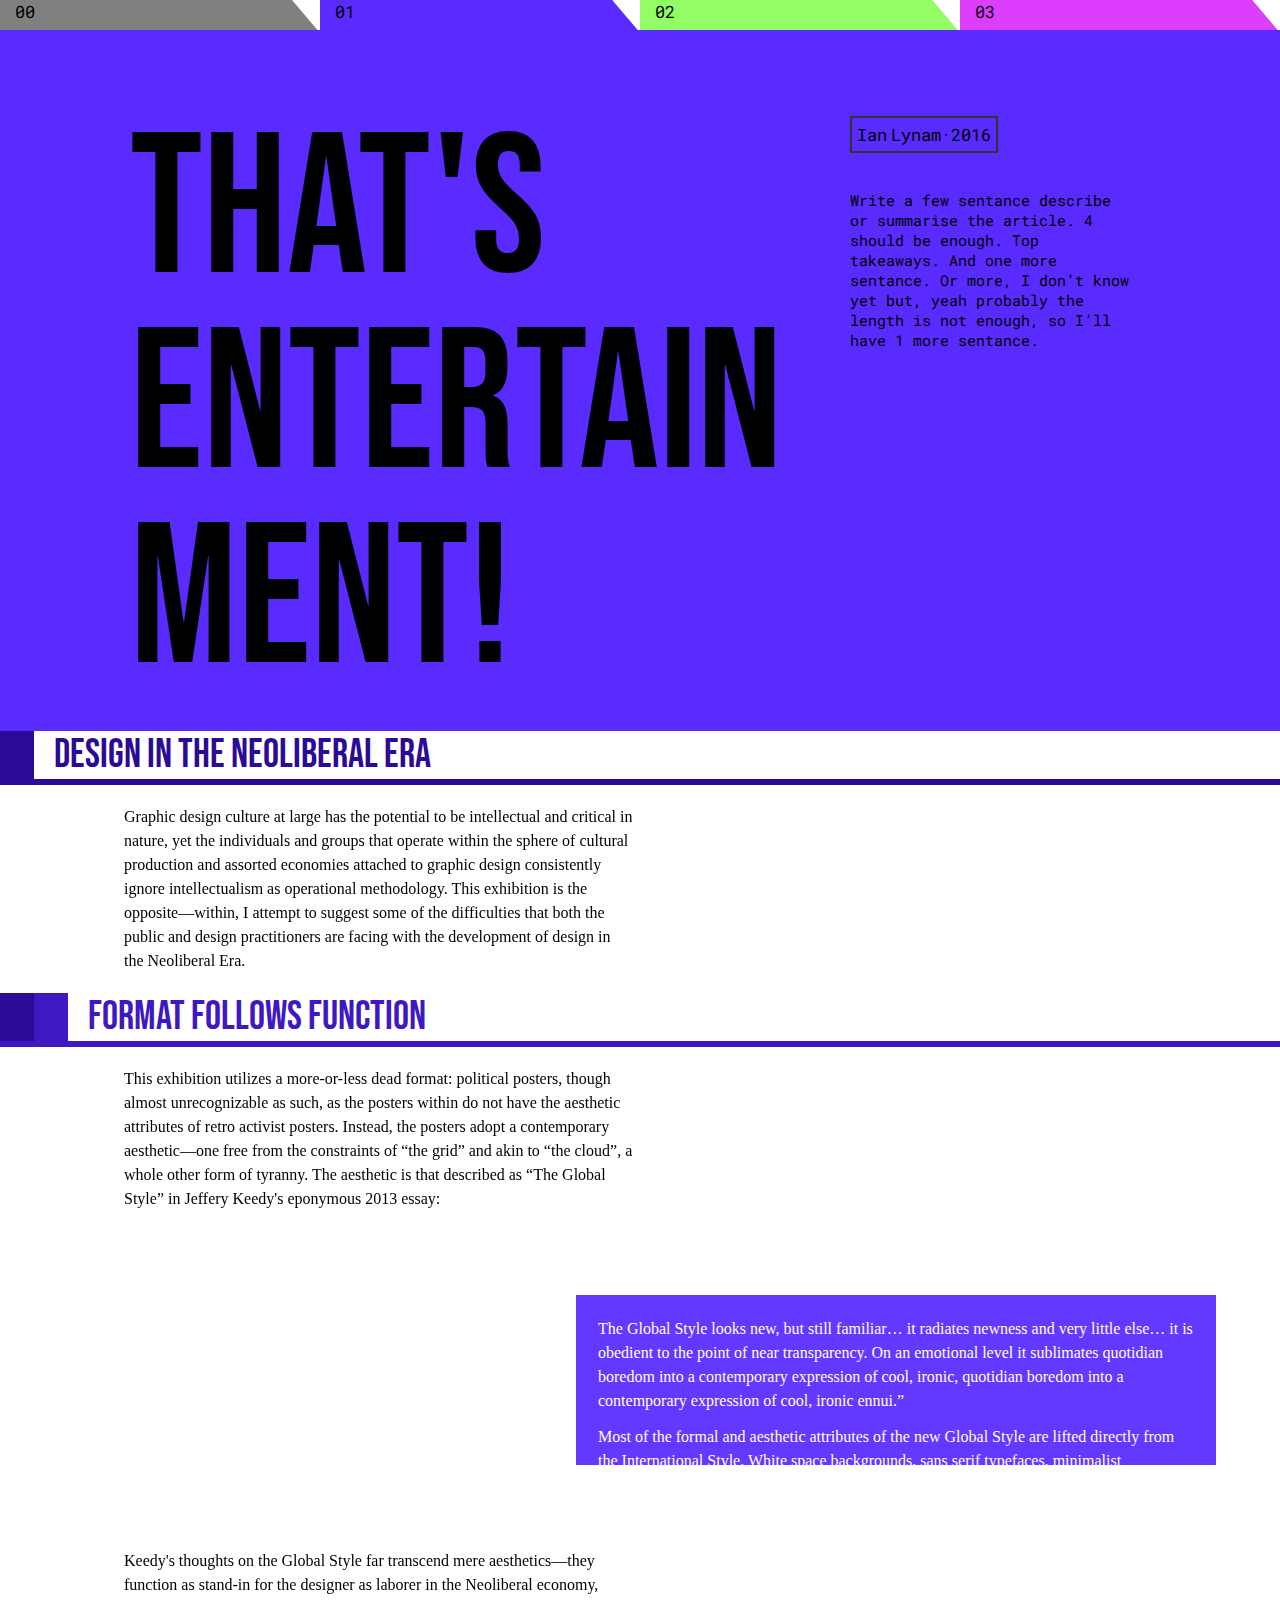
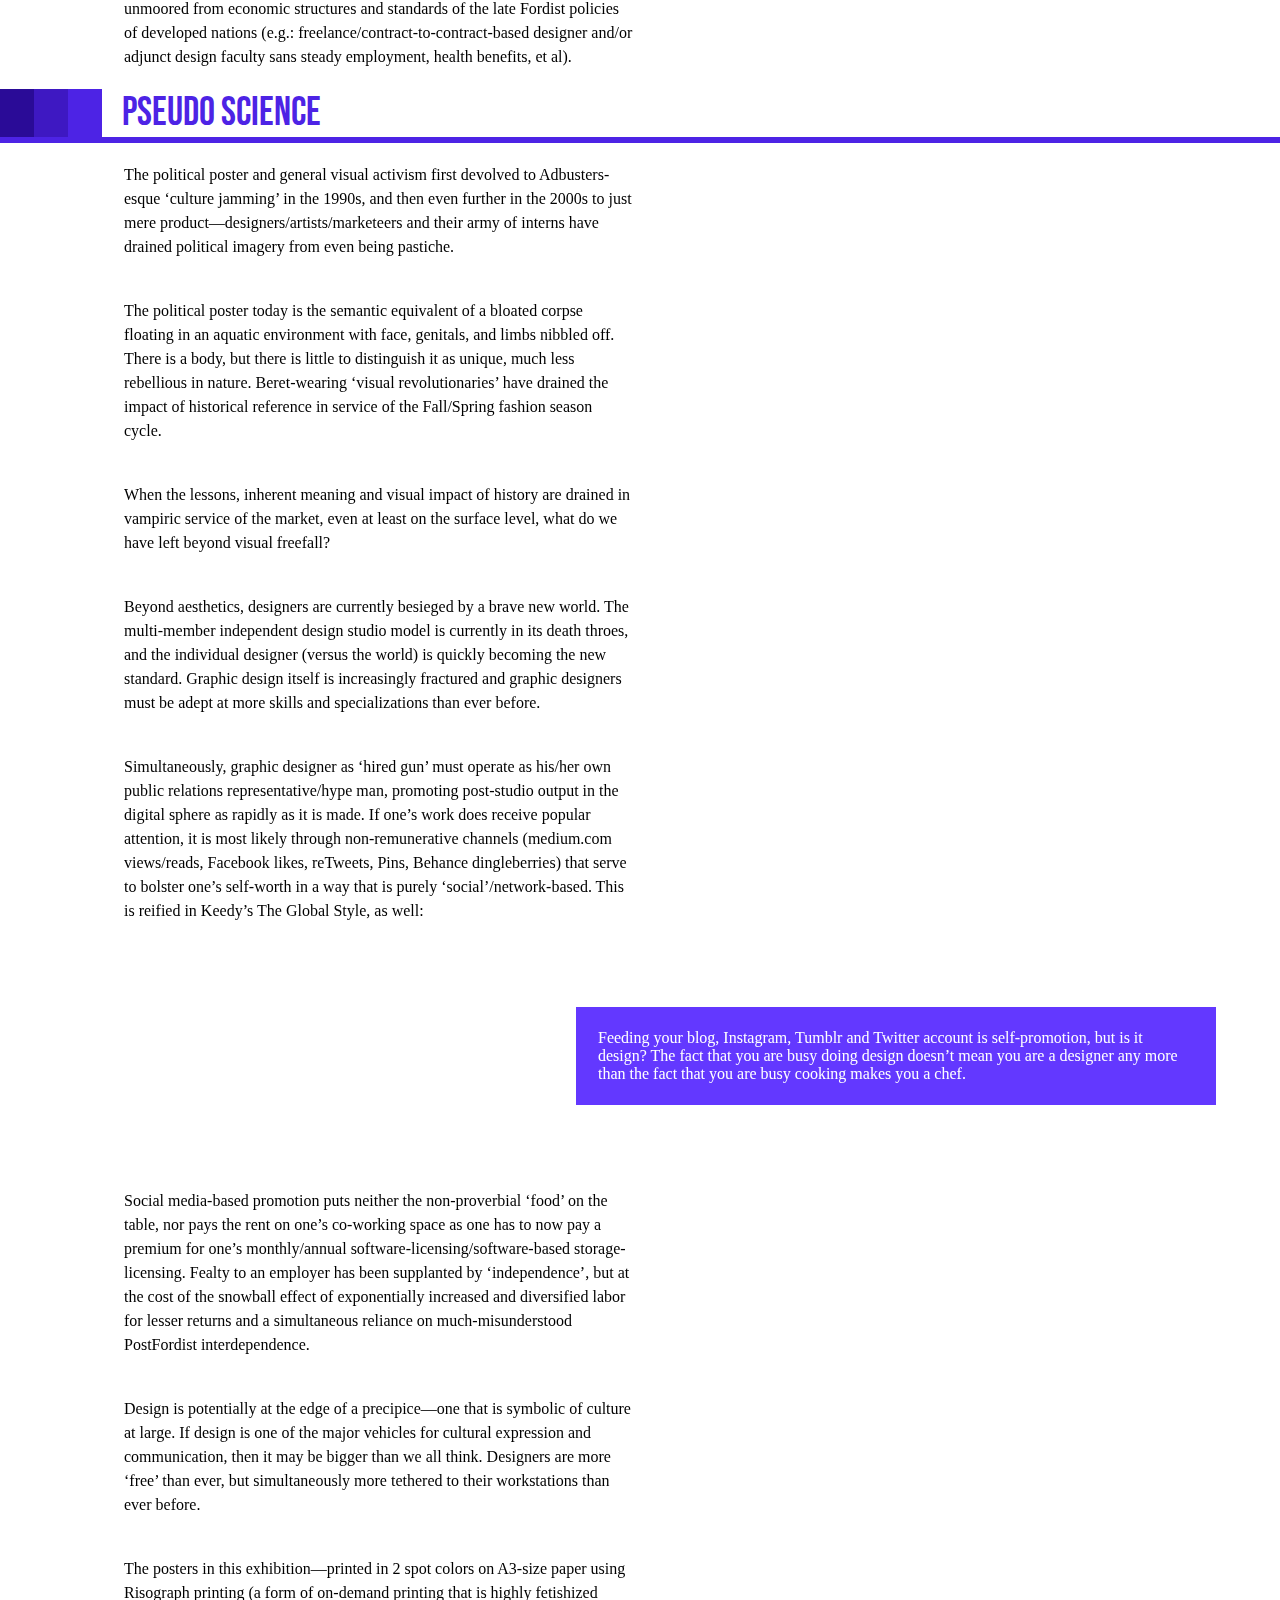
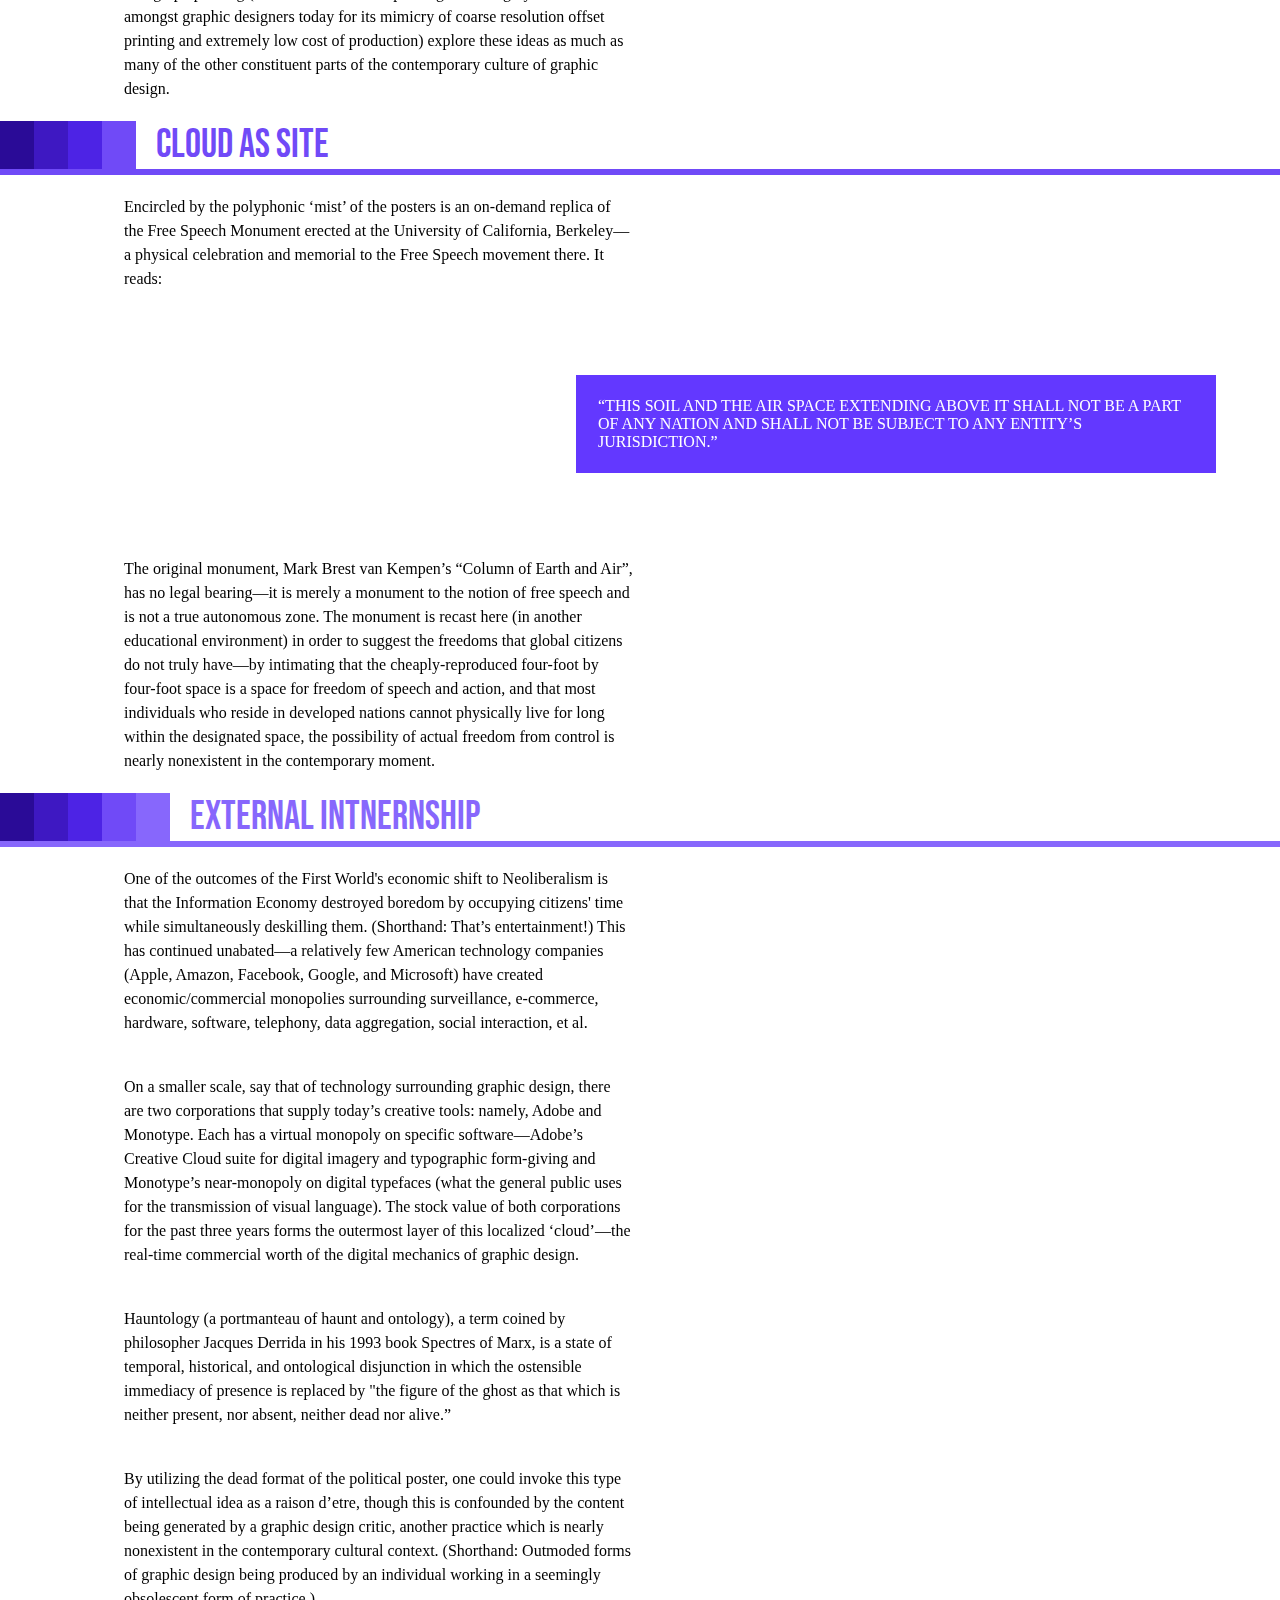
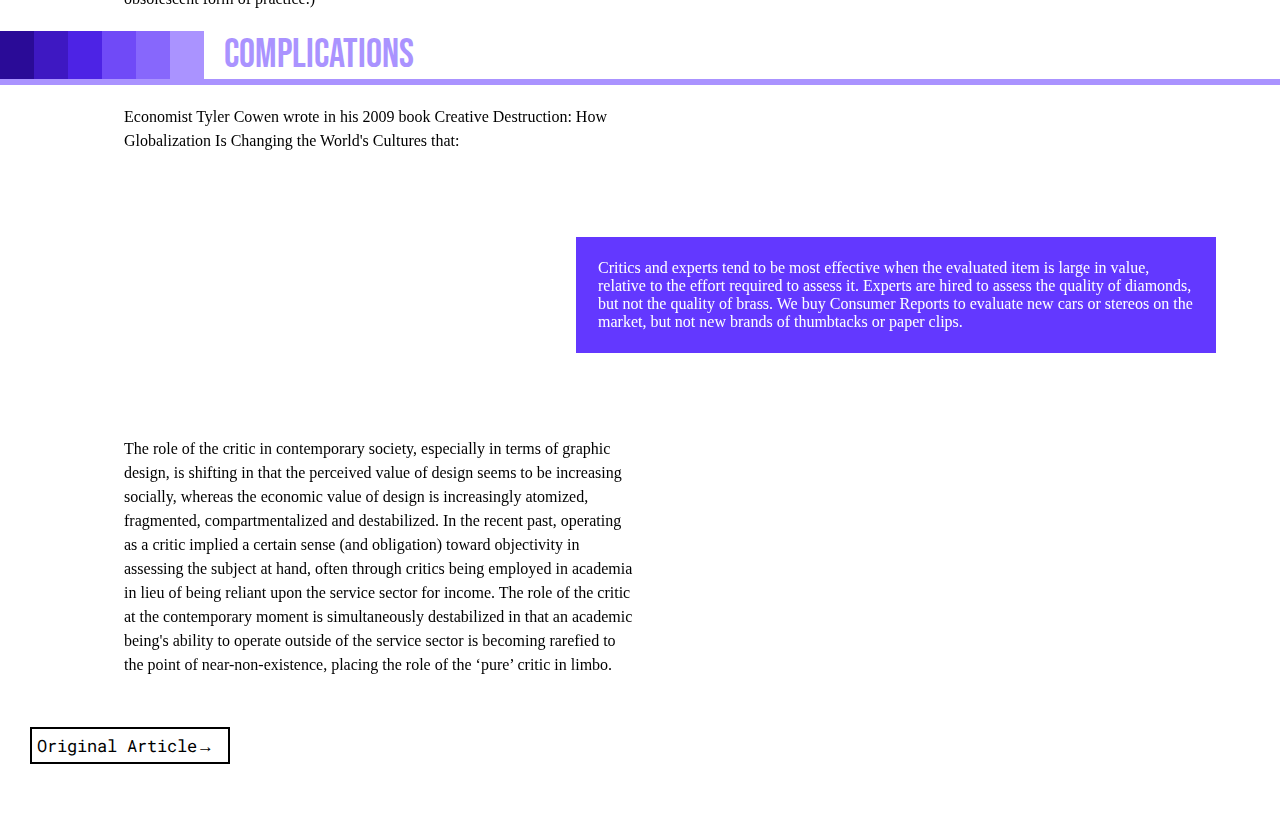
==== commit 4f6740be: "restructured header of article 1" ====
--- a/article1-thats-entertainment/index.html
+++ b/article1-thats-entertainment/index.html
@@ -46,34 +46,37 @@
 				</ul>
 			</nav>
 
+			<section class="header-container">
 			<h1 class="title-container0">
 				
 				<div class="title-container1">
 						<span class="big-size">That's</span>
-						<!-- <div class="entertainment"> -->
-						<span class="small-size">Entertainment</span>
-					<!-- </h1> -->
-				</div>
-				<div class="title-container2"> 
-					<!-- <h1> -->
-						<span class="icon">!</span>
+						<span class="small-size">Entertainment!</span>
 				</div>
 			</h1>
-			<div class="author">
-				<span class="author-name">Ian Lynam·2016</span>
-			</div>
 
-			<div class="text-on-folder"><p class="description">Write a few sentance describe or summarise the article. 4 should be enough. Top takeaways.  And one more sentance. Or more, I don’t know yet but, yeah probably the length is not enough, so I’ll have 1 more sentance.</p></div>
+				<div class="title-container3">
+					<div class="author">
+						<span class="author-name">Ian Lynam·2016</span>
+					</div>
+
+					<div class="text-on-folder">
+						<div class="description">Write a few sentance describe or summarise the article. 4 should be enough. Top takeaways.  And one more sentance. Or more, I don’t know yet but, yeah probably the length is not enough, so I’ll have 1 more sentance.</div>
+					</div>
 				</div>
+			</section>
 
 		</header>
+
 		<!-- <div class="content-container"> -->
-		
+		<section>
 		<div class="container title1">
 			<div class="tab-1"></div>
 			<h2>Design in the Neoliberal Era</h2></div>
 							<p>Graphic design culture at large has the potential to be intellectual and critical in nature, yet the individuals and groups that operate within the sphere of cultural production and assorted economies attached to graphic design consistently ignore intellectualism as operational methodology. This exhibition is the opposite—within, I attempt to suggest some of the difficulties that both the public and design practitioners are facing with the development of design in the Neoliberal Era.</p>
+		</section>
 
+		<section>
 		<div class="container title2">
 			<div class="tab-1"></div>
 			<div class="tab-2"></div>
@@ -82,13 +85,16 @@
 							<p>This exhibition utilizes a more-or-less dead format: political posters, though almost unrecognizable as such, as the posters within do not have the aesthetic attributes of retro activist posters. Instead, the posters adopt a contemporary aesthetic—one free from the constraints of “the grid” and akin to “the cloud”, a whole other form of tyranny. The aesthetic is that described as “The Global Style” in Jeffery Keedy's eponymous 2013 essay:</p>
 			<!-- </div> -->
 				<!-- <div class="quote-container"> -->
-							<section class="quote-long"><h3>The Global Style looks new, but still familiar… it radiates newness and very little else… it is obedient to the point of near transparency. On an emotional level it sublimates quotidian boredom into a contemporary expression of cool, ironic, quotidian boredom into a contemporary expression of cool, ironic ennui.”</h3>
-							<h3>Most of the formal and aesthetic attributes of the new Global Style are lifted directly from the International Style. White space backgrounds, sans serif typefaces, minimalist asymmetrically balanced compositions with limited color palette. No extraneous decoration, ornament or complex patters, A love of simple geometric shapes. The one notable exception is the grid.</h3>
-							<h3>It's not that the grid is no longer there—it's that the grid is no longer visible or even detectable. It is embedded in the 0's and 1's and x and y coordinates of digital space… just like the movie Tron, the digital environment is built on a grid (it just doesn't glow like neon). So it is understandable why designers would stop fussing with grids when it is the ground beneath us, the water we swim in and the air we breathe in our virtual/digital world.</h3></section>
-					
-				</div>
+						<section class="quote-long">
+							<blockquote>The Global Style looks new, but still familiar… it radiates newness and very little else… it is obedient to the point of near transparency. On an emotional level it sublimates quotidian boredom into a contemporary expression of cool, ironic, quotidian boredom into a contemporary expression of cool, ironic ennui.”</blockquote>
+							<blockquote>Most of the formal and aesthetic attributes of the new Global Style are lifted directly from the International Style. White space backgrounds, sans serif typefaces, minimalist asymmetrically balanced compositions with limited color palette. No extraneous decoration, ornament or complex patters, A love of simple geometric shapes. The one notable exception is the grid.</blockquote>
+							<blockquote>It's not that the grid is no longer there—it's that the grid is no longer visible or even detectable. It is embedded in the 0's and 1's and x and y coordinates of digital space… just like the movie Tron, the digital environment is built on a grid (it just doesn't glow like neon). So it is understandable why designers would stop fussing with grids when it is the ground beneath us, the water we swim in and the air we breathe in our virtual/digital world.</blockquote>
+						</section>
 							<p>Keedy's thoughts on the Global Style far transcend mere aesthetics—they function as stand-in for the designer as laborer in the Neoliberal economy, unmoored from economic structures and standards of the late Fordist policies of developed nations (e.g.: freelance/contract-to-contract-based designer and/or adjunct design faculty sans steady employment, health benefits, et al).</p>
-		<div class="container title3">
+		</section>
+		
+		<section>
+			<div class="container title3">
 			<div class="tab-1"></div>
 			<div class="tab-2"></div>
 			<div class="tab-3"></div>
@@ -98,20 +104,32 @@
 							<p>When the lessons, inherent meaning and visual impact of history are drained in vampiric service of the market, even at least on the surface level, what do we have left beyond visual freefall?</p>
 							<p>Beyond aesthetics, designers are currently besieged by a brave new world. The multi-member independent design studio model is currently in its death throes, and the individual designer (versus the world) is quickly becoming the new standard. Graphic design itself is increasingly fractured and graphic designers must be adept at more skills and specializations than ever before.</p>
 							<p>Simultaneously, graphic designer as ‘hired gun’ must operate as his/her own public relations representative/hype man, promoting post-studio output in the digital sphere as rapidly as it is made. If one’s work does receive popular attention, it is most likely through non-remunerative channels (medium.com views/reads, Facebook likes, reTweets, Pins, Behance dingleberries) that serve to bolster one’s self-worth in a way that is purely ‘social’/network-based. This is reified in Keedy’s The Global Style, as well:</p>
-							<section class="quote"><h3>Feeding your blog, Instagram, Tumblr and Twitter account is self-promotion, but is it design? The fact that you are busy doing design doesn’t mean you are a designer any more than the fact that you are busy cooking makes you a chef.</h3></section>
+						<section class="quote">
+								<blockquote>Feeding your blog, Instagram, Tumblr and Twitter account is self-promotion, but is it design? The fact that you are busy doing design doesn’t mean you are a designer any more than the fact that you are busy cooking makes you a chef.
+								</blockquote>
+						</section>
 							<P>Social media-based promotion puts neither the non-proverbial ‘food’ on the table, nor pays the rent on one’s co-working space as one has to now pay a premium for one’s monthly/annual software-licensing/software-based storage-licensing. Fealty to an employer has been supplanted by ‘independence’, but at the cost of the snowball effect of exponentially increased and diversified labor for lesser returns and a simultaneous reliance on much-misunderstood PostFordist interdependence.</P>
 							<p>Design is potentially at the edge of a precipice—one that is symbolic of culture at large. If design is one of the major vehicles for cultural expression and communication, then it may be bigger than we all think. Designers are more ‘free’ than ever, but simultaneously more tethered to their workstations than ever before.</p>
 							<p>The posters in this exhibition—printed in 2 spot colors on A3-size paper using Risograph printing (a form of on-demand printing that is highly fetishized amongst graphic designers today for its mimicry of coarse resolution offset printing and extremely low cost of production) explore these ideas as much as many of the other constituent parts of the contemporary culture of graphic design.</p>
-		<div class="container title4">
+		</section>
+
+		<section>
+			<div class="container title4">
 			<div class="tab-1"></div>
 			<div class="tab-2"></div>
 			<div class="tab-3"></div>
 			<div class="tab-4"></div>
 			<h2>Cloud as site</h2></div>
 							<p>Encircled by the polyphonic ‘mist’ of the posters is an on-demand replica of the Free Speech Monument erected at the University of California, Berkeley—a physical celebration and memorial to the Free Speech movement there. It reads:</p>
-							<section class="quote"><h3>“THIS SOIL AND THE AIR SPACE EXTENDING ABOVE IT SHALL NOT BE A PART OF ANY NATION AND SHALL NOT BE SUBJECT TO ANY ENTITY’S JURISDICTION.”</h3></section>
+						<section class="quote">
+							<blockquote>“THIS SOIL AND THE AIR SPACE EXTENDING ABOVE IT SHALL NOT BE A PART OF ANY NATION AND SHALL NOT BE SUBJECT TO ANY ENTITY’S JURISDICTION.”
+							</blockquote>
+						</section>
 							<p>The original monument, Mark Brest van Kempen’s “Column of Earth and Air”, has no legal bearing—it is merely a monument to the notion of free speech and is not a true autonomous zone. The monument is recast here (in another educational environment) in order to suggest the freedoms that global citizens do not truly have—by intimating that the cheaply-reproduced four-foot by four-foot space is a space for freedom of speech and action, and that most individuals who reside in developed nations cannot physically live for long within the designated space, the possibility of actual freedom from control is nearly nonexistent in the contemporary moment.</p>
-		<div class="container title5">
+		</section>
+
+		<section>
+			<div class="container title5">
 			<div class="tab-1"></div>
 			<div class="tab-2"></div>
 			<div class="tab-3"></div>
@@ -122,7 +140,10 @@
 							<p>On a smaller scale, say that of technology surrounding graphic design, there are two corporations that supply today’s creative tools: namely, Adobe and Monotype. Each has a virtual monopoly on specific software—Adobe’s Creative Cloud suite for digital imagery and typographic form-giving and Monotype’s near-monopoly on digital typefaces (what the general public uses for the transmission of visual language). The stock value of both corporations for the past three years forms the outermost layer of this localized ‘cloud’—the real-time commercial worth of the digital mechanics of graphic design.</p>
 							<p>Hauntology (a portmanteau of haunt and ontology), a term coined by philosopher Jacques Derrida in his 1993 book Spectres of Marx, is a state of temporal, historical, and ontological disjunction in which the ostensible immediacy of presence is replaced by "the figure of the ghost as that which is neither present, nor absent, neither dead nor alive.”</p>
 							<p>By utilizing the dead format of the political poster, one could invoke this type of intellectual idea as a raison d’etre, though this is confounded by the content being generated by a graphic design critic, another practice which is nearly nonexistent in the contemporary cultural context. (Shorthand: Outmoded forms of graphic design being produced by an individual working in a seemingly obsolescent form of practice.)</p>
-		<div class="container title6">
+		</section>
+		
+		<section>
+			<div class="container title6">
 			<div class="tab-1"></div>
 			<div class="tab-2"></div>
 			<div class="tab-3"></div>
@@ -131,9 +152,11 @@
 			<div class="tab-6"></div>
 			<h2>Complications</h2></div>
 							<p>Economist Tyler Cowen wrote in his 2009 book Creative Destruction: How Globalization Is Changing the World's Cultures that:</p>
-							<section class="quote"><h3>Critics and experts tend to be most effective when the evaluated item is large in value, relative to the effort required to assess it. Experts are hired to assess the quality of diamonds, but not the quality of brass. We buy Consumer Reports to evaluate new cars or stereos on the market, but not new brands of thumbtacks or paper clips.</h3></section>
+							<section class="quote"><blockquote>Critics and experts tend to be most effective when the evaluated item is large in value, relative to the effort required to assess it. Experts are hired to assess the quality of diamonds, but not the quality of brass. We buy Consumer Reports to evaluate new cars or stereos on the market, but not new brands of thumbtacks or paper clips.</blockquote></section>
 							<p>The role of the critic in contemporary society, especially in terms of graphic design, is shifting in that the perceived value of design seems to be increasing socially, whereas the economic value of design is increasingly atomized, fragmented, compartmentalized and destabilized. In the recent past, operating as a critic implied a certain sense (and obligation) toward objectivity in assessing the subject at hand, often through critics being employed in academia in lieu of being reliant upon the service sector for income. The role of the critic at the contemporary moment is simultaneously destabilized in that an academic being's ability to operate outside of the service sector is becoming rarefied to the point of near-non-existence, placing the role of the ‘pure’ critic in limbo.</p>
-	</div>
+		</section>
+
+	<!-- </div> -->
 	<footer>
 		<a href="https://entertain.ianlynam.com/">Original Article<span>&rarr;</span></a>
 	</footer>
--- a/article1-thats-entertainment/style.css
+++ b/article1-thats-entertainment/style.css
@@ -97,14 +97,13 @@
 	position: relative;
 	/* margin-top:30px; */
 	line-height: 110px;
-	padding:10px 30px 1px 30px;
+	padding:45px 30px 1px 30px;
 	margin: 30px 30px 0px 0px;
 	/* padding-left: 20px; */
 	/* margin-bottom: 20px; */
 	z-index:3;
 	overflow-x: clip; 
-	text-wrap: nowrap;
-
+	/* text-wrap: nowrap; */
 }
 
 .title-container1{
@@ -112,13 +111,14 @@
 	flex-direction: column;
 	padding-bottom: 0;
 	margin-bottom: 0;
-	line-height: 80px;
-}
-
-.title-container2{
-	padding: 30px 30px 30px 10px;
-	/* margin-top: 30px; */
-	transform: translateY(34%);
+	line-height: 120px;
+	overflow-wrap: anywhere;
+}
+
+.title-container3{
+	background-color:#592BFF;
+	padding-left: 30px;
+	padding-right: 20px;
 }
 
 .big-size{
@@ -127,12 +127,7 @@
 }
 
 .small-size{
-	font-size: 64px;
-	display:block;
-}
-
-.icon{
-	font-size: 225px;
+	font-size: 140px;
 	display:block;
 }
 
@@ -147,13 +142,20 @@
 .author-name{
 	border-radius: 0%;
 	border:2px solid #333;
-	margin-left: 35px;
 	font-family: "Roboto Mono";
 	font-size: 17px;
 	word-spacing: -6px;
 	padding: 5px;
 	/* padding-bottom: -50px; */
 	/* z-index: 10; */
+}
+
+.description{
+	font-family: "roboto mono";
+	color: black;
+	font-size: 15px;
+	margin: 0;
+	padding-bottom: 20px;
 }
 
 h2{
@@ -202,12 +204,13 @@
 }
 
 p{
-	font-family: "roboto";
-	padding: 0px 30px 0px 30px;
+	font-family: "Roboto";
+	padding: 0px 30px 0px 60px;
 	margin-bottom: 20px;
 	margin-top: 20px;
 	line-height: 1.5em;
 }
+
 
 /* .quote-container{
 	font-size: 15px;
@@ -221,19 +224,19 @@
 .quote-long{
 	margin-bottom: 5%;
 	width: 300px;
-	height: 200px;
+	height: 170px;
 	line-height: 1.5em;
 	overflow:auto;
 	background-color: #6338FF;
 
 	padding: 10px 10px 10px 10px;
 	background-color: #6338FF;
-	margin-left: 10%;
-	margin-right: 10%;
-	float: right;
+	margin-left: 16%;
+	margin-right: 16%;
+	float: middle;
 } 
 
-h3{
+blockquote{
 	margin: 12px;
 	color: white;
 }
@@ -274,14 +277,6 @@
 	background-color: #592BFF;
 }
 
-.description{
-	font-family: "roboto mono";
-	color: black;
-	font-size: 15px;
-	margin: 0;
-	padding-bottom: 20px;
-}
-
 @media (min-width:500px){
 
 	.quote{
@@ -290,41 +285,106 @@
 		display: block;
 		margin: 5%;
 	}
+
+	.quote-long{
+		width: 50vw;
+		float: right;
+		display: block;
+		margin: 5%;
+	}
+
 	p{
 		display: inline-block;
 		margin-left: 5%;
 		margin-right: 5%;
 		max-width: 600px;
-
-	}
-
-	.big-size{
-		font-size: 140px;
-		display:block;
-	}
-	
-	.small-size{
-		font-size: 140px;
-		display:block;
-	}
-	
-	.icon{
-		font-size: 150px;
-		display:block;
-	}
-
+		font-family: "roboto";
+	}
+	.title-container0{
+		display: flex;
+		flex-direction: row;
+	
+		background-color:#592BFF;
+	
+		width: 100%;
+		height: auto;
+		
+		position: relative;
+		/* margin-top:30px; */
+		line-height: 110px;
+		padding:10px 30px 1px 30px;
+		margin: 30px 30px 0px 0px;
+		/* padding-left: 20px; */
+		/* margin-bottom: 20px; */
+		z-index:3;
+		overflow-x: clip; 
+		/* text-wrap: nowrap; */
+	}
 	.title-container1{
-		display: flex;
-		flex-direction: column;
+		/* display: flex;
+		flex-direction: column; */
 		padding-bottom: 0;
 		margin-bottom: 0;
-		line-height: 120px;
-	}
-
-	.title-container2{
-		padding: 30px 30px 30px 10px;
-		/* margin-top: 30px; */
-		transform: translateY(74%);
+		line-height: 195px;
+		/* align-items: center;
+		justify-content: center;
+		width: fit-content; */
+		padding-top: 35px;
+		/* overflow-wrap: anywhere; */
+		min-width: 660px;
+	}
+	
+	
+	.big-size{
+		font-size: 200px;
+		display:block;
+	}
+	
+	.small-size{
+		font-size: 200px;
+		display:block;
+	}
+	
+	.header-container{
+		display: flex;
+		flex-direction: row;
+	
+		background-color:#592BFF;
+	
+		width: 100%;
+		height: auto;
+		
+		position: relative;
+		/* margin-top:30px; */
+		line-height: 110px;
+		padding:10px 30px 30px 100px;
+		margin: 30px 30px 0px 0px;
+		/* padding-left: 20px; */
+		/* margin-bottom: 20px; */
+		z-index:3;
+		overflow-x: clip; 
+		/* text-wrap: nowrap; */
+		/* width: 100vw; */
+	}
+
+	.title-container3{
+		padding: 30px 30px 30px 0px;
+		max-width: 450px;
+		margin-right: 90px;
+		/* transform: translateY(34%); */
+		/* text-wrap: normal;
+		overflow-wrap: anywhere; */
+	}
+	
+	.author{
+		width: 100%;
+		background-color: #592BFF;
+		padding-bottom: 0px;
+		padding-top: 10px;
+	}
+	
+	.description{
+		line-height: normal;
 	}
 
 	h2{
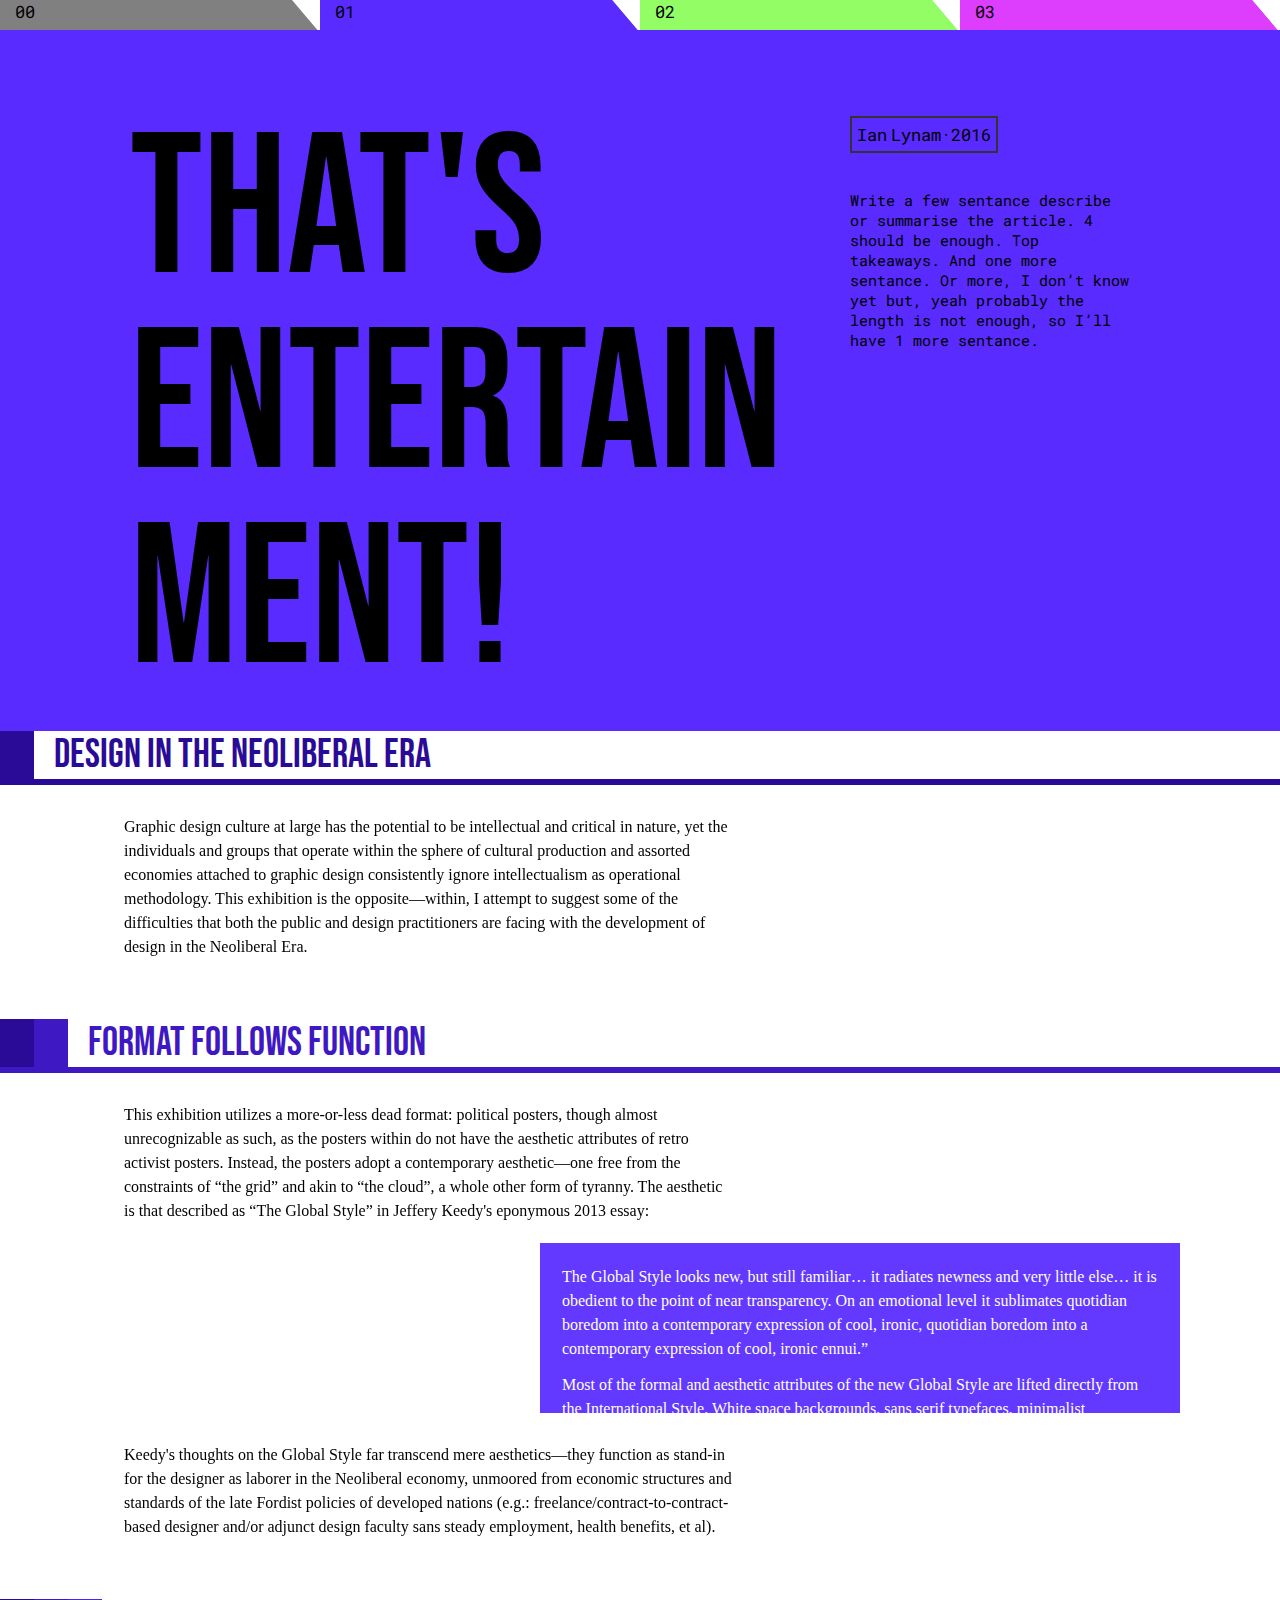
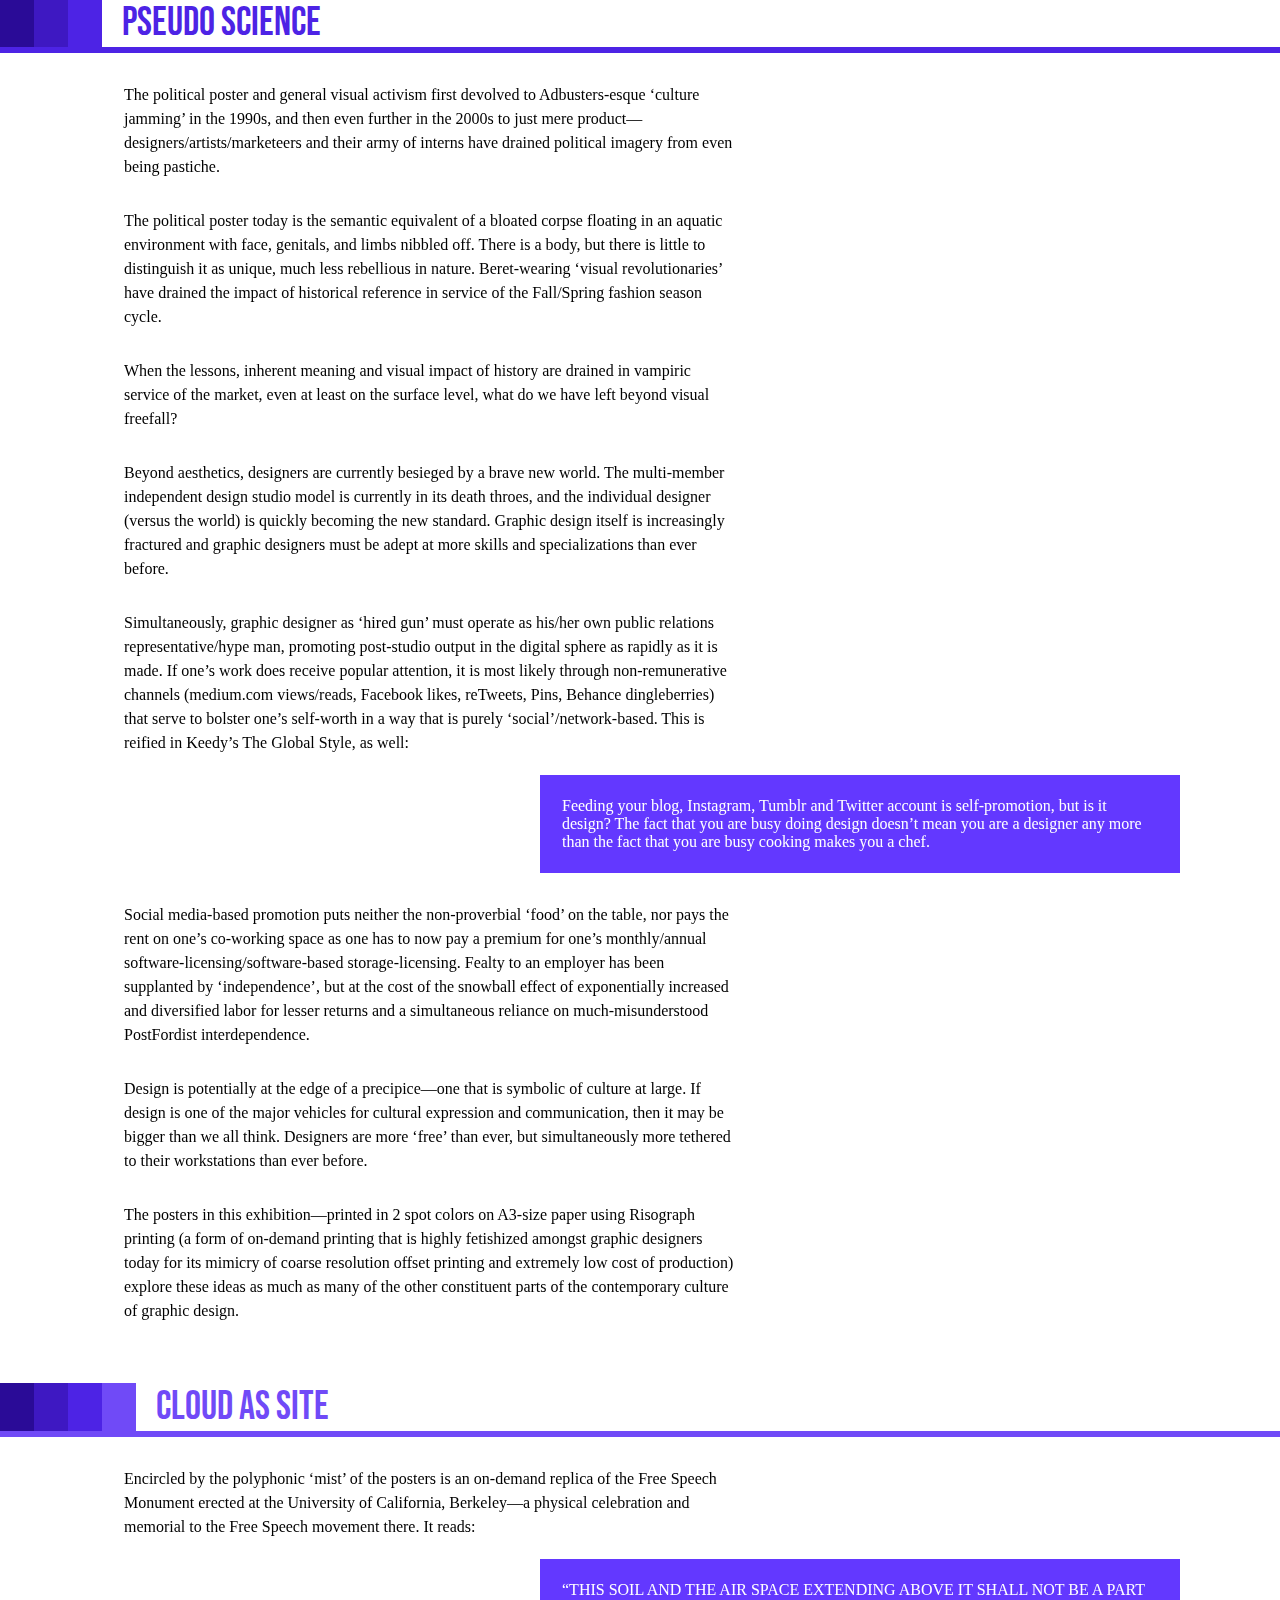
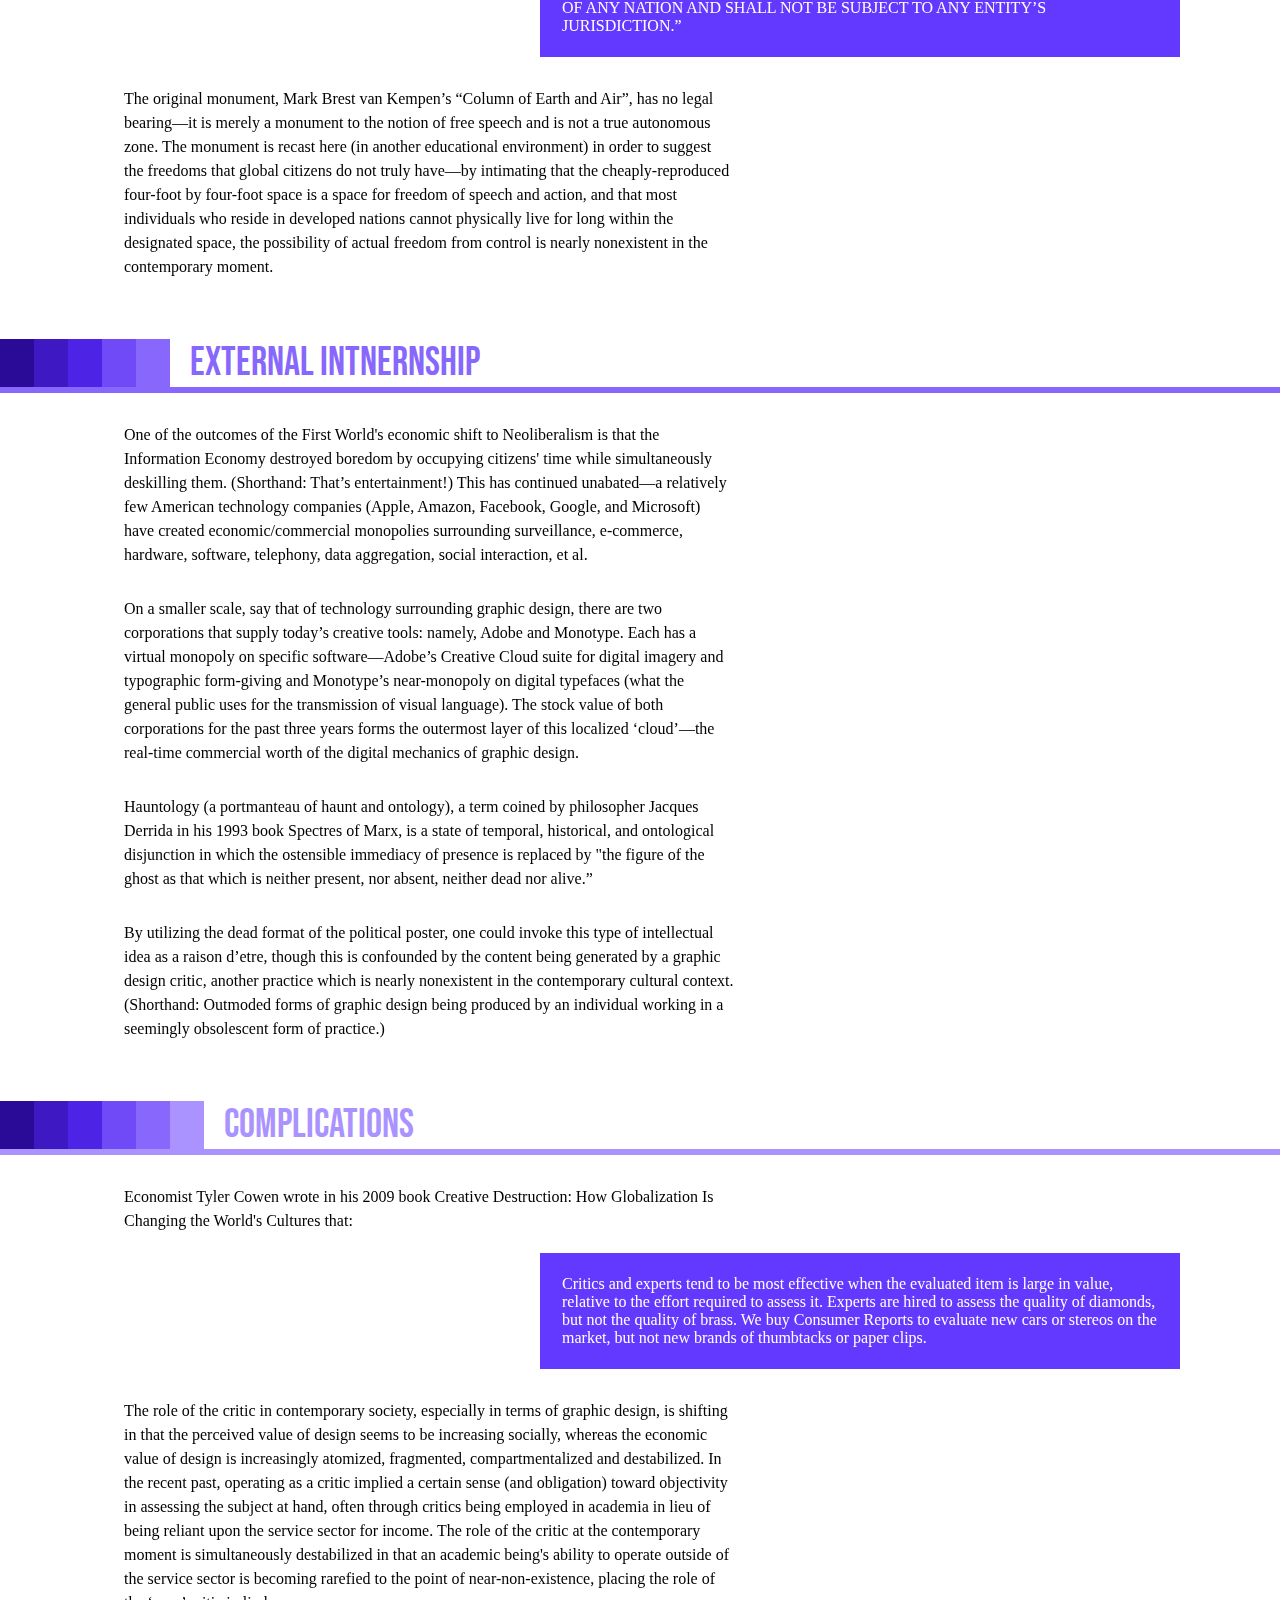
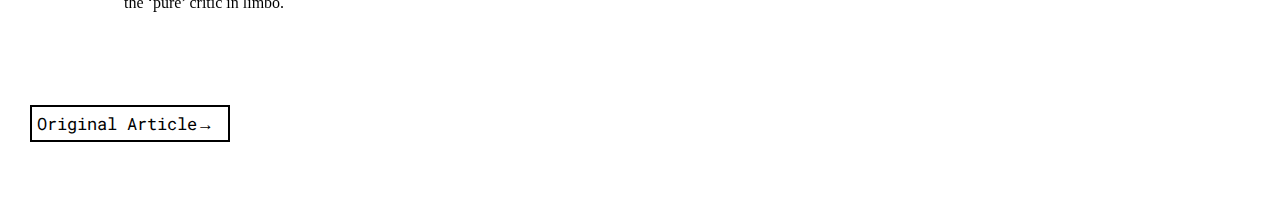
==== commit c545e1e2: "used last-child to add padding-bottom" ====
--- a/article1-thats-entertainment/index.html
+++ b/article1-thats-entertainment/index.html
@@ -73,7 +73,7 @@
 		<div class="container title1">
 			<div class="tab-1"></div>
 			<h2>Design in the Neoliberal Era</h2></div>
-							<p>Graphic design culture at large has the potential to be intellectual and critical in nature, yet the individuals and groups that operate within the sphere of cultural production and assorted economies attached to graphic design consistently ignore intellectualism as operational methodology. This exhibition is the opposite—within, I attempt to suggest some of the difficulties that both the public and design practitioners are facing with the development of design in the Neoliberal Era.</p>
+					<p>Graphic design culture at large has the potential to be intellectual and critical in nature, yet the individuals and groups that operate within the sphere of cultural production and assorted economies attached to graphic design consistently ignore intellectualism as operational methodology. This exhibition is the opposite—within, I attempt to suggest some of the difficulties that both the public and design practitioners are facing with the development of design in the Neoliberal Era.</p>
 		</section>
 
 		<section>
@@ -81,10 +81,7 @@
 			<div class="tab-1"></div>
 			<div class="tab-2"></div>
 			<h2>Format follows function</h2></div>
-			<!-- <div class="text-container"> -->
 							<p>This exhibition utilizes a more-or-less dead format: political posters, though almost unrecognizable as such, as the posters within do not have the aesthetic attributes of retro activist posters. Instead, the posters adopt a contemporary aesthetic—one free from the constraints of “the grid” and akin to “the cloud”, a whole other form of tyranny. The aesthetic is that described as “The Global Style” in Jeffery Keedy's eponymous 2013 essay:</p>
-			<!-- </div> -->
-				<!-- <div class="quote-container"> -->
 						<section class="quote-long">
 							<blockquote>The Global Style looks new, but still familiar… it radiates newness and very little else… it is obedient to the point of near transparency. On an emotional level it sublimates quotidian boredom into a contemporary expression of cool, ironic, quotidian boredom into a contemporary expression of cool, ironic ennui.”</blockquote>
 							<blockquote>Most of the formal and aesthetic attributes of the new Global Style are lifted directly from the International Style. White space backgrounds, sans serif typefaces, minimalist asymmetrically balanced compositions with limited color palette. No extraneous decoration, ornament or complex patters, A love of simple geometric shapes. The one notable exception is the grid.</blockquote>
--- a/article1-thats-entertainment/style.css
+++ b/article1-thats-entertainment/style.css
@@ -205,10 +205,14 @@
 
 p{
 	font-family: "Roboto";
-	padding: 0px 30px 0px 60px;
-	margin-bottom: 20px;
-	margin-top: 20px;
+	padding: 30px 30px 0px 60px;
+	/* margin-bottom: 40px; */
+	/* margin-top: 20px; */
 	line-height: 1.5em;
+}
+
+p:last-child{
+	padding-bottom: 60px;
 }
 
 
@@ -222,7 +226,6 @@
 } */
 
 .quote-long{
-	margin-bottom: 5%;
 	width: 300px;
 	height: 170px;
 	line-height: 1.5em;
@@ -234,6 +237,7 @@
 	margin-left: 16%;
 	margin-right: 16%;
 	float: middle;
+	margin-top: 20px;
 } 
 
 blockquote{
@@ -250,6 +254,7 @@
 	background-color: #6338FF;
 	margin-left: 10%;
 	margin-right: 10%;
+	margin-top: 20px;
 }
 
 footer{
@@ -283,23 +288,30 @@
 		width: 50vw;
 		float: right;
 		display: block;
-		margin: 5%;
+		/* margin: 5%; */
+		margin: 20px 100px 0px 0px;
 	}
 
 	.quote-long{
 		width: 50vw;
 		float: right;
 		display: block;
-		margin: 5%;
+		/* margin: 5%; */
+		margin: 20px 100px 0px 0px;
 	}
 
 	p{
 		display: inline-block;
 		margin-left: 5%;
 		margin-right: 5%;
-		max-width: 600px;
+		max-width: 700px;
 		font-family: "roboto";
 	}
+
+
+
+
+
 	.title-container0{
 		display: flex;
 		flex-direction: row;
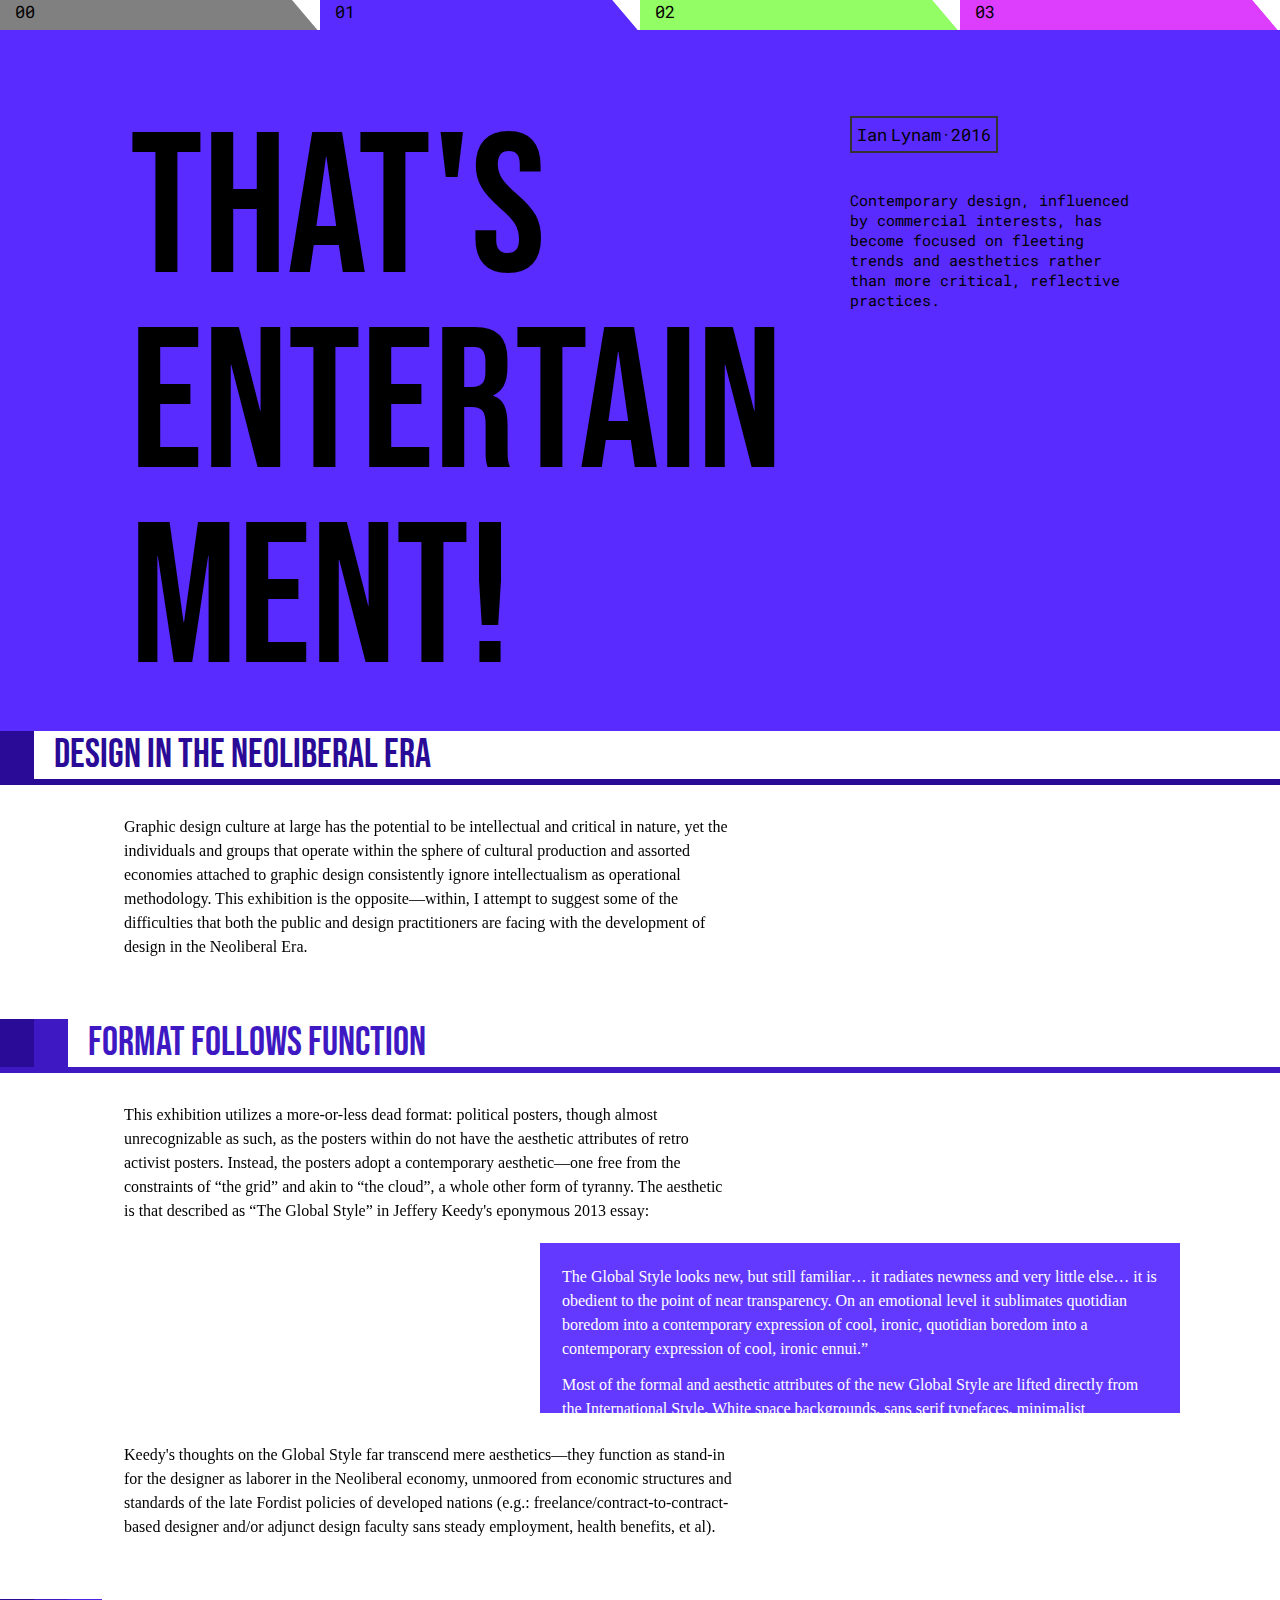
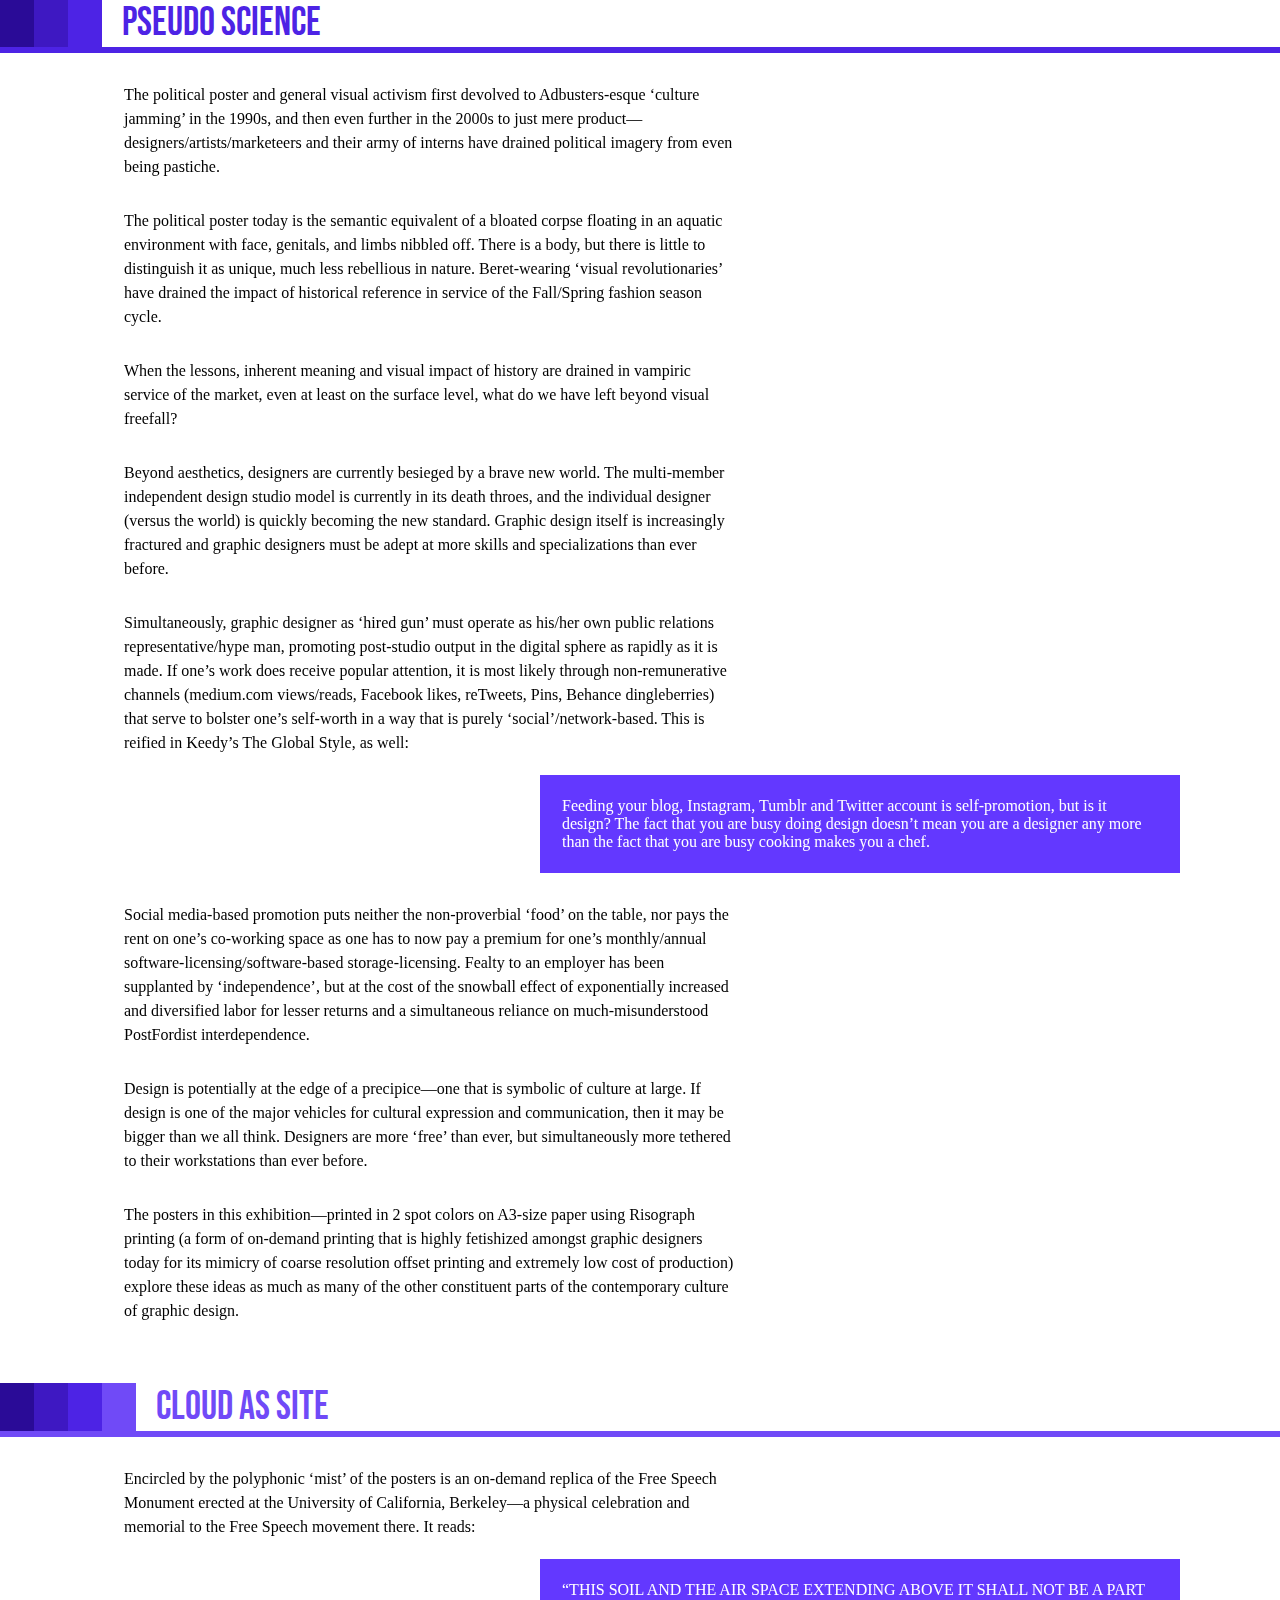
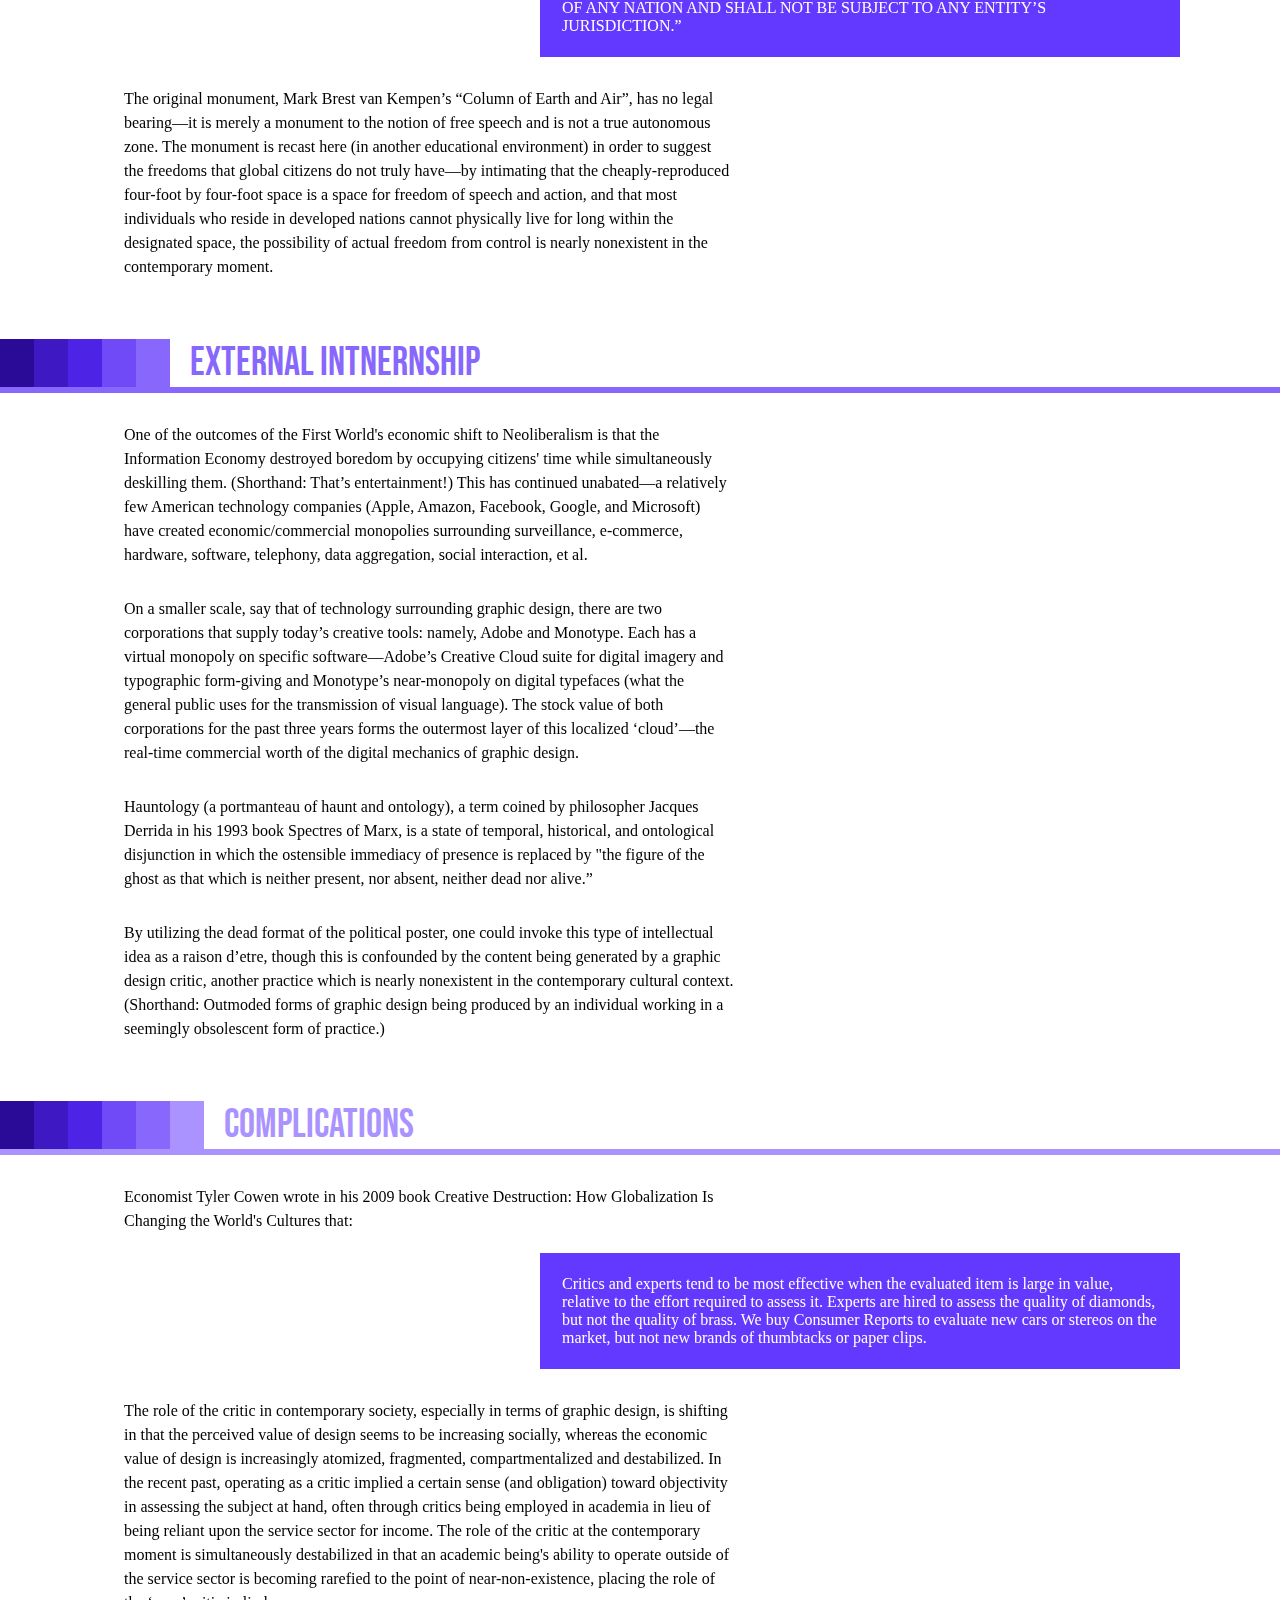
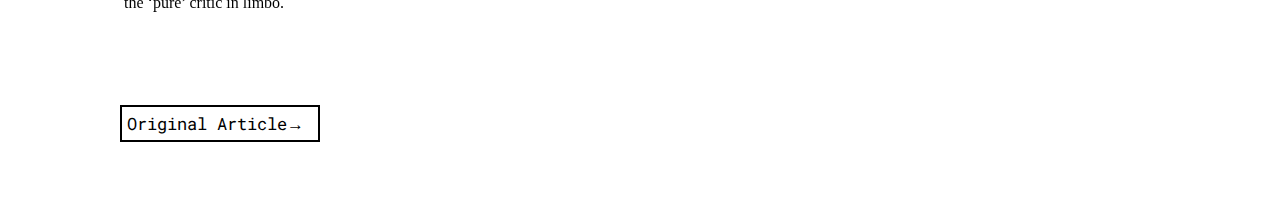
==== commit f0e63a2c: "added description to article 1" ====
--- a/article1-thats-entertainment/index.html
+++ b/article1-thats-entertainment/index.html
@@ -61,7 +61,7 @@
 					</div>
 
 					<div class="text-on-folder">
-						<div class="description">Write a few sentance describe or summarise the article. 4 should be enough. Top takeaways.  And one more sentance. Or more, I don’t know yet but, yeah probably the length is not enough, so I’ll have 1 more sentance.</div>
+						<div class="description">Contemporary design, influenced by commercial interests, has become focused on fleeting trends and aesthetics rather than more critical, reflective practices.</div>
 					</div>
 				</div>
 			</section>
--- a/article1-thats-entertainment/style.css
+++ b/article1-thats-entertainment/style.css
@@ -245,10 +245,6 @@
 	color: white;
 }
 
-/* .content-container{
-	margin-bottom: 7%;
-} */
-
 .quote{
 	padding: 10px 10px 10px 10px;
 	background-color: #6338FF;
@@ -267,16 +263,8 @@
 	margin: 30px 30px 60px 30px;
 	width: 200px;
 	text-wrap: nowrap;
-	/* z-index: 1; */
-}
-/* footer::before{
-	content: '';
-	position: absolute;
-	width: 200px;
-	background-color: black;
-	margin-left: 40px;
-	z-index: -5;
-} */
+}
+
 
 .text-on-folder{
 	background-color: #592BFF;
@@ -527,6 +515,17 @@
 		position: sticky;
 		z-index: 3;
 	}
-
+	
+	footer{
+		content: '';
+		font-family: "roboto mono";
+		font-size: 17px;
+		position: relative;
+		border: 2px solid black;
+		padding: 5px;
+		margin: 30px 30px 60px 120px;
+		width: 200px;
+		text-wrap: nowrap;
+	}
 
 }